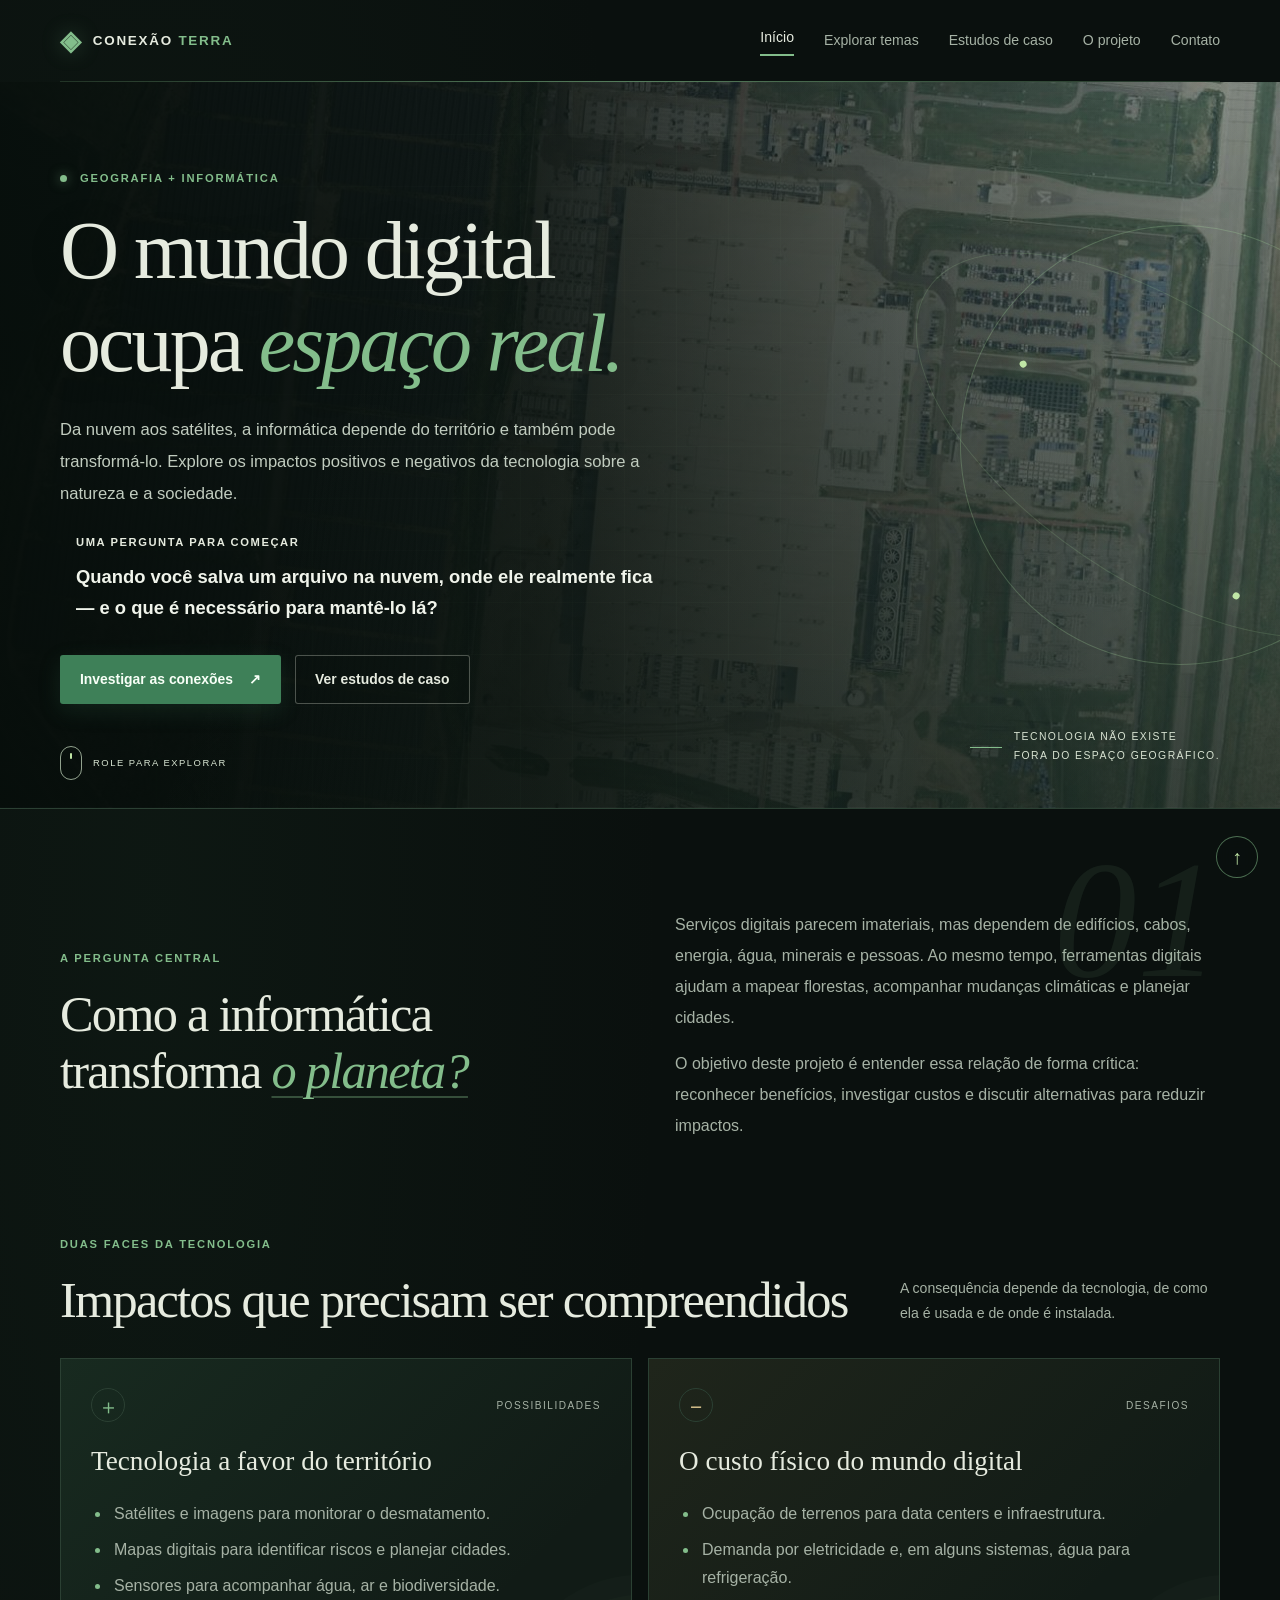
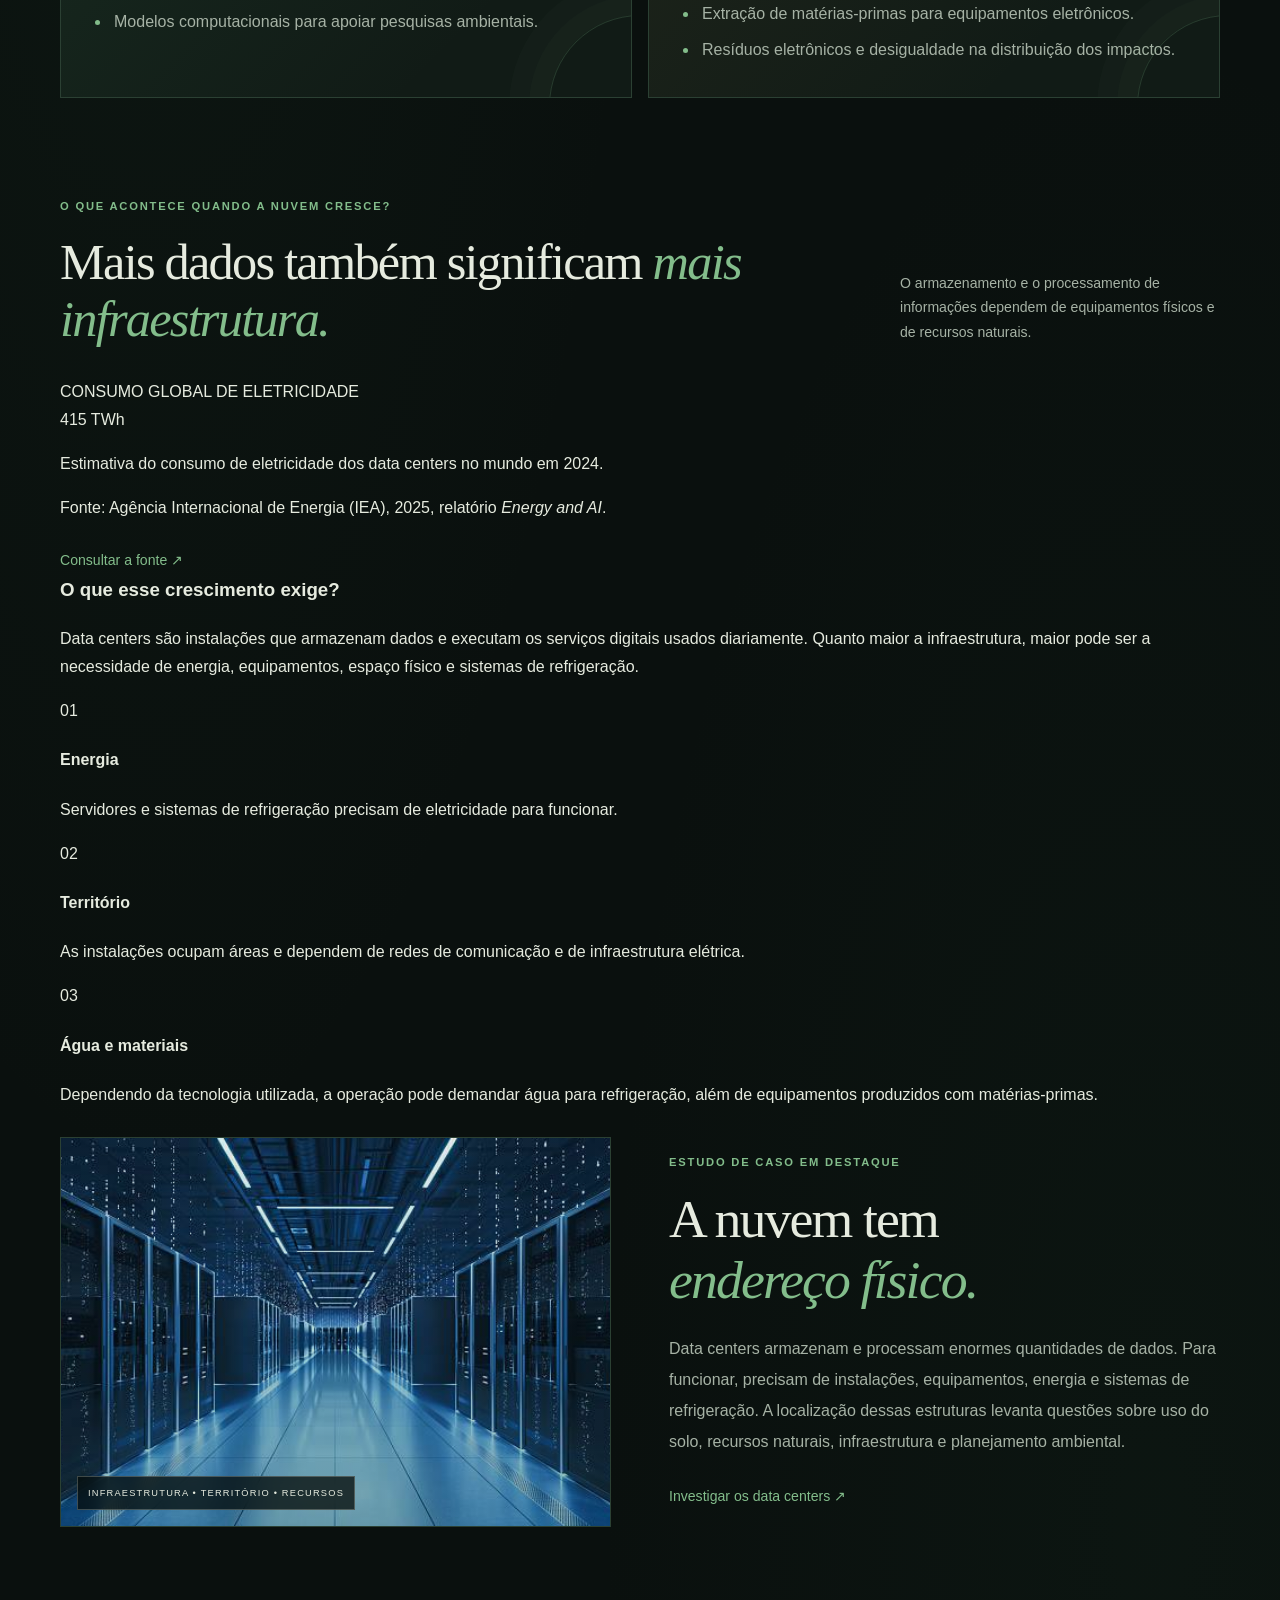
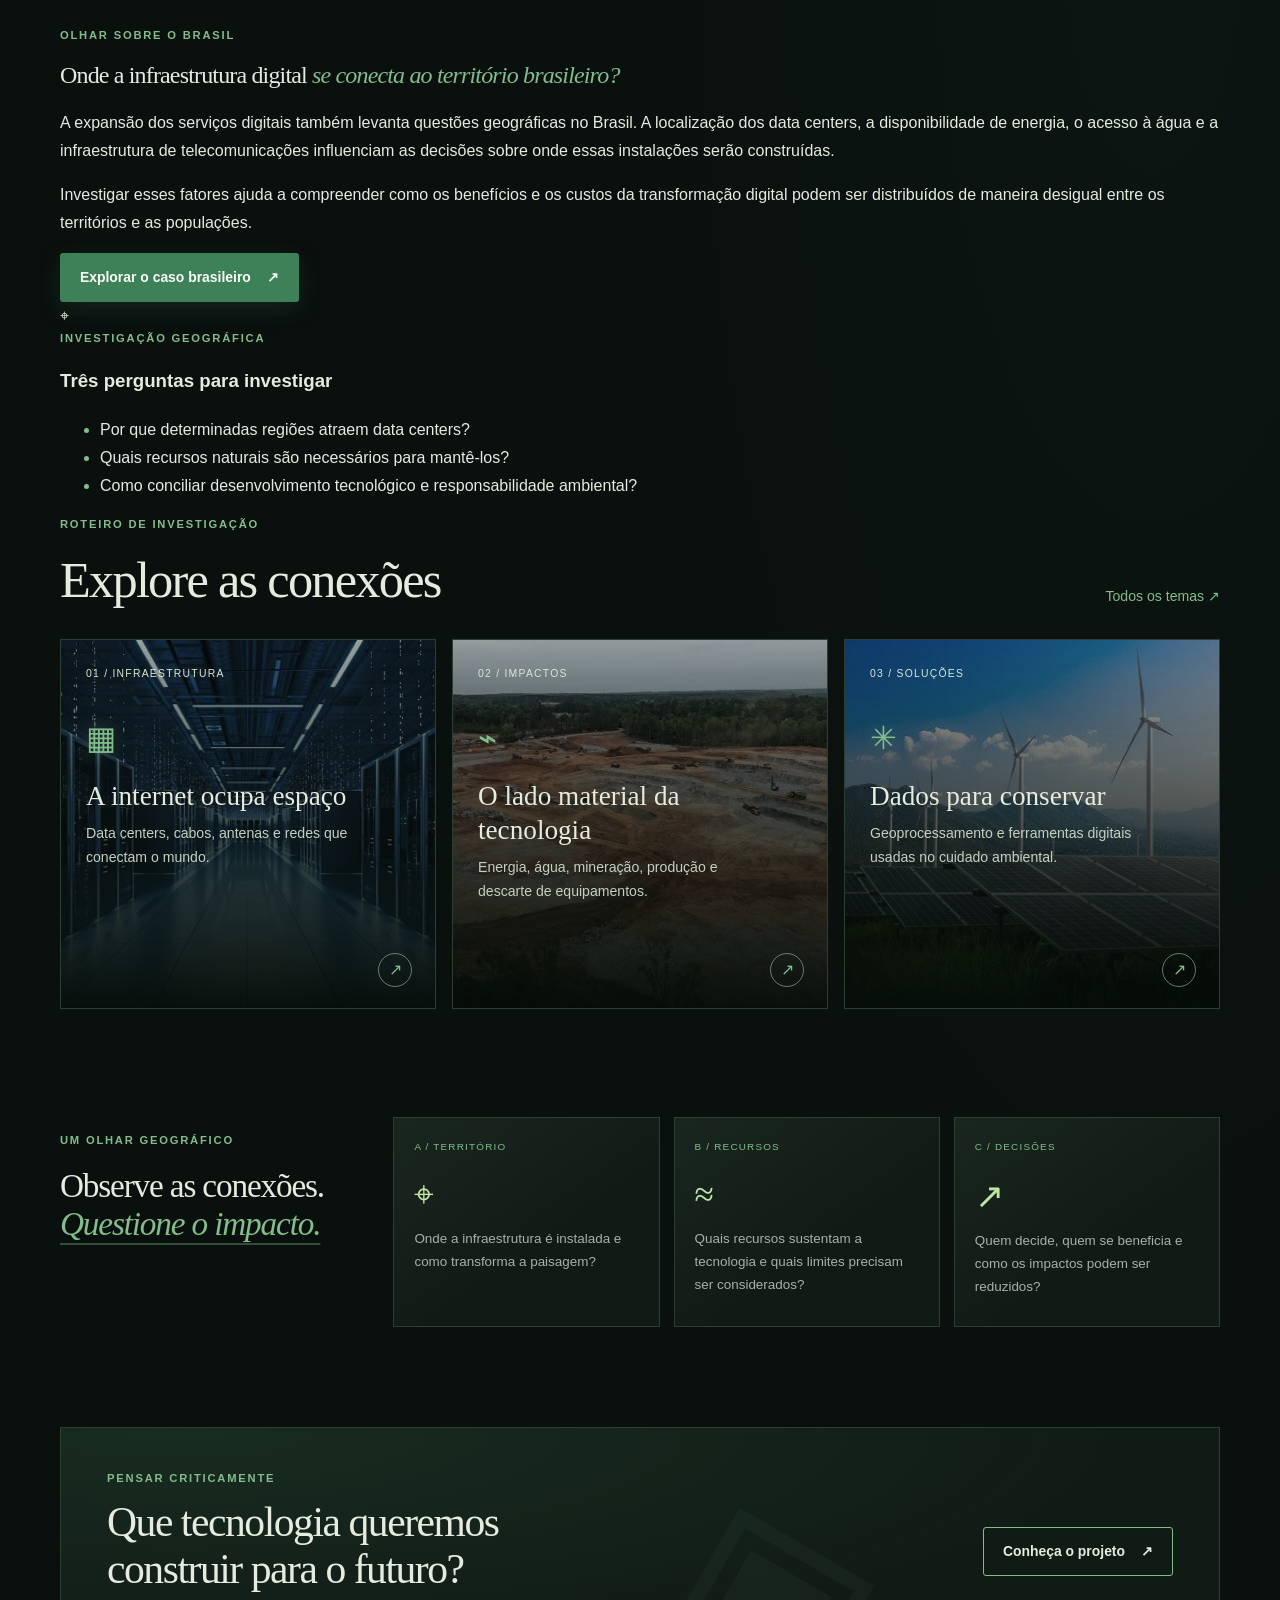
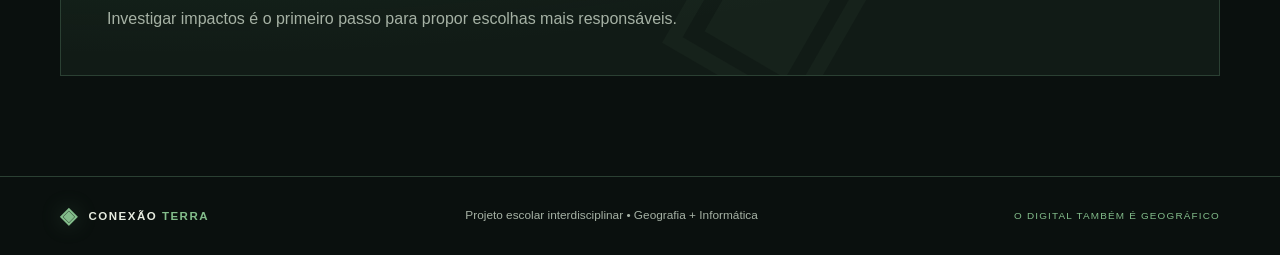
==== index.html @ 14adc39a "conexao-terra 1.0" ====
<!doctype html>
<html lang="pt-BR">
<head>
  <meta charset="UTF-8">
  <meta name="viewport" content="width=device-width, initial-scale=1.0">
  <meta name="description" content="Projeto interdisciplinar sobre como a informática transforma o espaço geográfico e afeta a natureza e a sociedade.">

  <title>Conexão Terra | Geografia + Informática</title>

  <link rel="stylesheet" href="css/style.css">
  <script src="js/script.js" defer></script>
</head>

<body>
  <header class="site-header">
    <a class="logo" href="index.html">
      <span class="logo-mark">◈</span>
      <span>CONEXÃO <strong>TERRA</strong></span>
    </a>

    <button
      class="menu-toggle"
      aria-label="Abrir menu"
      aria-expanded="false"
      aria-controls="menu-principal"
      type="button"
    >
      ☰
    </button>

    <nav class="site-nav" id="menu-principal" aria-label="Navegação principal">
      <a class="active" href="index.html" aria-current="page">Início</a>
      <a href="conteudos.html">Explorar temas</a>
      <a href="trabalhos.html">Estudos de caso</a>
      <a href="sobre.html">O projeto</a>
      <a href="contato.html">Contato</a>
    </nav>
  </header>

  <main>
    <!-- APRESENTAÇÃO PRINCIPAL -->
    <section class="hero" id="topo">
      <div class="hero-content">
        <p class="eyebrow">
          <span></span>
          GEOGRAFIA + INFORMÁTICA
        </p>

        <h1>
          O mundo digital
          <br>
          ocupa <em>espaço real.</em>
        </h1>

        <p class="hero-description">
          Da nuvem aos satélites, a informática depende do território
          e também pode transformá-lo. Explore os impactos positivos
          e negativos da tecnologia sobre a natureza e a sociedade.
        </p>

        <!-- PERGUNTA DE DESTAQUE ADICIONADA -->
        <div class="hero-question">
          <span class="hero-question-label">UMA PERGUNTA PARA COMEÇAR</span>
          <p>
            Quando você salva um arquivo na nuvem, onde ele realmente fica
            — e o que é necessário para mantê-lo lá?
          </p>
        </div>

        <div class="hero-actions">
          <a class="button button-primary" href="conteudos.html">
            Investigar as conexões <span>↗</span>
          </a>

          <a class="button button-quiet" href="trabalhos.html">
            Ver estudos de caso
          </a>
        </div>
      </div>

      <div class="hero-orbit orbit-one" aria-hidden="true"></div>
      <div class="hero-orbit orbit-two" aria-hidden="true"></div>

      <div class="hero-caption">
        <span class="caption-rule"></span>
        <span>
          TECNOLOGIA NÃO EXISTE
          <br>
          FORA DO ESPAÇO GEOGRÁFICO.
        </span>
      </div>

      <a
        class="scroll-cue"
        href="#pergunta"
        aria-label="Descer para explorar"
      >
        <span></span>
        ROLE PARA EXPLORAR
      </a>
    </section>

    <!-- PERGUNTA CENTRAL -->
    <section class="intro section-wrap" id="pergunta">
      <div>
        <p class="eyebrow">A PERGUNTA CENTRAL</p>

        <h2>
          Como a informática
          <br>
          transforma <em>o planeta?</em>
        </h2>
      </div>

      <div class="intro-copy">
        <p>
          Serviços digitais parecem imateriais, mas dependem de
          edifícios, cabos, energia, água, minerais e pessoas.
          Ao mesmo tempo, ferramentas digitais ajudam a mapear
          florestas, acompanhar mudanças climáticas e planejar cidades.
        </p>

        <p>
          O objetivo deste projeto é entender essa relação de forma
          crítica: reconhecer benefícios, investigar custos e discutir
          alternativas para reduzir impactos.
        </p>
      </div>
    </section>

    <!-- IMPACTOS POSITIVOS E NEGATIVOS -->
    <section class="section-wrap">
      <div class="section-heading">
        <div>
          <p class="eyebrow">DUAS FACES DA TECNOLOGIA</p>
          <h2>Impactos que precisam ser compreendidos</h2>
        </div>

        <p class="heading-note">
          A consequência depende da tecnologia, de como ela é usada
          e de onde é instalada.
        </p>
      </div>

      <div class="contrast-grid">
        <article class="contrast-card positive">
          <div class="contrast-top">
            <span class="contrast-symbol">＋</span>
            <span class="tag">POSSIBILIDADES</span>
          </div>

          <h3>Tecnologia a favor do território</h3>

          <ul>
            <li>Satélites e imagens para monitorar o desmatamento.</li>
            <li>Mapas digitais para identificar riscos e planejar cidades.</li>
            <li>Sensores para acompanhar água, ar e biodiversidade.</li>
            <li>Modelos computacionais para apoiar pesquisas ambientais.</li>
          </ul>
        </article>

        <article class="contrast-card negative">
          <div class="contrast-top">
            <span class="contrast-symbol">−</span>
            <span class="tag">DESAFIOS</span>
          </div>

          <h3>O custo físico do mundo digital</h3>

          <ul>
            <li>Ocupação de terrenos para data centers e infraestrutura.</li>
            <li>Demanda por eletricidade e, em alguns sistemas, água para refrigeração.</li>
            <li>Extração de matérias-primas para equipamentos eletrônicos.</li>
            <li>Resíduos eletrônicos e desigualdade na distribuição dos impactos.</li>
          </ul>
        </article>
      </div>
    </section>

    <!-- O CRESCIMENTO DA NUVEM -->
    <section class="cloud-section section-wrap" id="crescimento-nuvem">
      <div class="section-heading">
        <div>
          <p class="eyebrow">O QUE ACONTECE QUANDO A NUVEM CRESCE?</p>
          <h2>Mais dados também significam <em>mais infraestrutura.</em></h2>
        </div>

        <p class="heading-note">
          O armazenamento e o processamento de informações dependem
          de equipamentos físicos e de recursos naturais.
        </p>
      </div>

      <div class="cloud-grid">
        <article class="cloud-data">
          <span class="cloud-data-label">CONSUMO GLOBAL DE ELETRICIDADE</span>

          <p class="cloud-number">415 <span>TWh</span></p>

          <p class="cloud-data-description">
            Estimativa do consumo de eletricidade dos data centers
            no mundo em 2024.
          </p>

          <p class="cloud-source">
            Fonte: Agência Internacional de Energia (IEA), 2025,
            relatório <em>Energy and AI</em>.
          </p>

          <a
            class="text-link"
            href="https://www.iea.org/reports/energy-and-ai/energy-demand-from-ai"
            target="_blank"
            rel="noopener noreferrer"
          >
            Consultar a fonte ↗
          </a>
        </article>

        <div class="cloud-explanation">
          <h3>O que esse crescimento exige?</h3>

          <p>
            Data centers são instalações que armazenam dados e executam
            os serviços digitais usados diariamente. Quanto maior a
            infraestrutura, maior pode ser a necessidade de energia,
            equipamentos, espaço físico e sistemas de refrigeração.
          </p>

          <div class="cloud-impact-list">
            <div class="cloud-impact-item">
              <span class="cloud-impact-symbol">01</span>
              <div>
                <h4>Energia</h4>
                <p>
                  Servidores e sistemas de refrigeração precisam
                  de eletricidade para funcionar.
                </p>
              </div>
            </div>

            <div class="cloud-impact-item">
              <span class="cloud-impact-symbol">02</span>
              <div>
                <h4>Território</h4>
                <p>
                  As instalações ocupam áreas e dependem de redes
                  de comunicação e de infraestrutura elétrica.
                </p>
              </div>
            </div>

            <div class="cloud-impact-item">
              <span class="cloud-impact-symbol">03</span>
              <div>
                <h4>Água e materiais</h4>
                <p>
                  Dependendo da tecnologia utilizada, a operação pode
                  demandar água para refrigeração, além de equipamentos
                  produzidos com matérias-primas.
                </p>
              </div>
            </div>
          </div>
        </div>
      </div>
    </section>

    <!-- ESTUDO DE CASO EM DESTAQUE -->
    <section class="featured section-wrap">
      <div
        class="featured-image"
        role="img"
        aria-label="Imagem ilustrativa de um data center"
      ></div>

      <div class="featured-copy">
        <p class="eyebrow">ESTUDO DE CASO EM DESTAQUE</p>

        <h2>
          A nuvem tem
          <br>
          <em>endereço físico.</em>
        </h2>

        <p>
          Data centers armazenam e processam enormes quantidades
          de dados. Para funcionar, precisam de instalações,
          equipamentos, energia e sistemas de refrigeração.
          A localização dessas estruturas levanta questões sobre
          uso do solo, recursos naturais, infraestrutura e
          planejamento ambiental.
        </p>

        <a class="text-link" href="trabalhos.html#data-centers">
          Investigar os data centers ↗
        </a>
      </div>
    </section>

    <!-- ESTUDO DE CASO BRASILEIRO -->
    <section class="brazil-section section-wrap" id="caso-brasileiro">
      <div class="brazil-content">
        <p class="eyebrow">OLHAR SOBRE O BRASIL</p>

        <h2>
          Onde a infraestrutura digital
          <em>se conecta ao território brasileiro?</em>
        </h2>

        <p>
          A expansão dos serviços digitais também levanta questões
          geográficas no Brasil. A localização dos data centers,
          a disponibilidade de energia, o acesso à água e a
          infraestrutura de telecomunicações influenciam as decisões
          sobre onde essas instalações serão construídas.
        </p>

        <p>
          Investigar esses fatores ajuda a compreender como os
          benefícios e os custos da transformação digital podem
          ser distribuídos de maneira desigual entre os territórios
          e as populações.
        </p>

        <a class="button button-primary" href="trabalhos.html#data-centers">
          Explorar o caso brasileiro <span>↗</span>
        </a>
      </div>

      <div class="brazil-card">
        <span class="brazil-card-symbol" aria-hidden="true">⌖</span>

        <p class="eyebrow">INVESTIGAÇÃO GEOGRÁFICA</p>

        <h3>Três perguntas para investigar</h3>

        <ul>
          <li>Por que determinadas regiões atraem data centers?</li>
          <li>Quais recursos naturais são necessários para mantê-los?</li>
          <li>Como conciliar desenvolvimento tecnológico e responsabilidade ambiental?</li>
        </ul>
      </div>
    </section>

    <!-- TEMAS DO PROJETO -->
    <section class="topics section-wrap">
      <div class="section-heading">
        <div>
          <p class="eyebrow">ROTEIRO DE INVESTIGAÇÃO</p>
          <h2>Explore as conexões</h2>
        </div>

        <a class="text-link" href="conteudos.html">
          Todos os temas ↗
        </a>
      </div>

      <div class="topic-grid">
        <a
          class="topic-card topic-card-image"
          href="conteudos.html#infraestrutura"
        >
          <img
            src="imagens/data-center.jpeg"
            alt="Fileiras de servidores em um data center"
            loading="lazy"
          >

          <span class="topic-shade"></span>
          <span class="topic-number">01 / INFRAESTRUTURA</span>
          <span class="topic-icon" aria-hidden="true">▦</span>

          <h3>A internet ocupa espaço</h3>

          <p>
            Data centers, cabos, antenas e redes que conectam o mundo.
          </p>

          <span class="card-arrow" aria-hidden="true">↗</span>
        </a>

        <a
          class="topic-card topic-card-image"
          href="conteudos.html#impactos"
        >
          <img
            src="imagens/terreno-impacto.jpeg"
            alt="Terreno e transformações no uso do solo"
            loading="lazy"
          >

          <span class="topic-shade"></span>
          <span class="topic-number">02 / IMPACTOS</span>
          <span class="topic-icon" aria-hidden="true">⌁</span>

          <h3>O lado material da tecnologia</h3>

          <p>
            Energia, água, mineração, produção e descarte de equipamentos.
          </p>

          <span class="card-arrow" aria-hidden="true">↗</span>
        </a>

        <a
          class="topic-card topic-card-image"
          href="conteudos.html#solucoes"
        >
          <img
            src="imagens/energia-renovavel.jpeg"
            alt="Infraestrutura de energia renovável"
            loading="lazy"
          >

          <span class="topic-shade"></span>
          <span class="topic-number">03 / SOLUÇÕES</span>
          <span class="topic-icon" aria-hidden="true">✳</span>

          <h3>Dados para conservar</h3>

          <p>
            Geoprocessamento e ferramentas digitais usadas no cuidado ambiental.
          </p>

          <span class="card-arrow" aria-hidden="true">↗</span>
        </a>
      </div>
    </section>

    <!-- EIXOS DE INVESTIGAÇÃO -->
    <section class="field-notes section-wrap" aria-label="Eixos de investigação">
      <div class="field-note-heading">
        <p class="eyebrow">UM OLHAR GEOGRÁFICO</p>

        <h2>
          Observe as conexões.
          <br>
          <em>Questione o impacto.</em>
        </h2>
      </div>

      <div class="field-note">
        <span class="field-note-index">A / TERRITÓRIO</span>
        <span class="field-note-symbol" aria-hidden="true">⌖</span>

        <p>
          Onde a infraestrutura é instalada e como transforma a paisagem?
        </p>
      </div>

      <div class="field-note">
        <span class="field-note-index">B / RECURSOS</span>
        <span class="field-note-symbol" aria-hidden="true">≈</span>

        <p>
          Quais recursos sustentam a tecnologia e quais limites precisam
          ser considerados?
        </p>
      </div>

      <div class="field-note">
        <span class="field-note-index">C / DECISÕES</span>
        <span class="field-note-symbol" aria-hidden="true">↗</span>

        <p>
          Quem decide, quem se beneficia e como os impactos podem ser reduzidos?
        </p>
      </div>
    </section>

    <!-- CHAMADA FINAL -->
    <section class="callout section-wrap">
      <div>
        <p class="eyebrow">PENSAR CRITICAMENTE</p>

        <h2>
          Que tecnologia queremos
          <br>
          construir para o futuro?
        </h2>

        <p>
          Investigar impactos é o primeiro passo para propor
          escolhas mais responsáveis.
        </p>
      </div>

      <a class="button button-outline" href="sobre.html">
        Conheça o projeto <span>↗</span>
      </a>
    </section>
  </main>

  <a class="back-to-top" href="#topo" aria-label="Voltar ao início">
    ↑
  </a>

  <!-- RODAPÉ -->
  <footer class="site-footer">
    <a class="logo footer-logo" href="index.html">
      <span class="logo-mark">◈</span>
      <span>CONEXÃO <strong>TERRA</strong></span>
    </a>

    <p>Projeto escolar interdisciplinar • Geografia + Informática</p>

    <span class="footer-end">O DIGITAL TAMBÉM É GEOGRÁFICO</span>
  </footer>
</body>
</html>
---- css/style.css ----
@charset "UTF-8";

:root {
  --bg: #0a100e;
  --surface: #111b16;
  --surface-2: #18261e;
  --text: #e6ebdf;
  --muted: #a6b2a5;
  --primary: #83bd8b;
  --primary-strong: #3e8058;
  --line: #2b4033;
  --width: 1160px;
  --sans: Inter, "Segoe UI", Arial, sans-serif;
  --serif: Georgia, "Times New Roman", serif;
}
* { box-sizing: border-box; }
html { scroll-behavior: smooth; scroll-padding-top: 90px; }
body { margin: 0; color: var(--text); background: var(--bg); font-family: var(--sans); line-height: 1.75; }
a { color: inherit; text-decoration: none; }
button { font: inherit; }
::selection { background: var(--primary-strong); color: #fff; }
.site-header { width: min(var(--width), calc(100% - 64px)); min-height: 82px; margin: 0 auto; display: flex; align-items: center; justify-content: space-between; gap: 28px; border-bottom: 1px solid rgba(131,189,139,.19); }
.logo { display: inline-flex; align-items: center; gap: 10px; font-size: .84rem; letter-spacing: .13em; font-weight: 600; white-space: nowrap; }
.logo strong { color: var(--primary); }
.logo-mark { color: var(--primary); font-size: 1.7rem; line-height: 1; }
.site-nav { display: flex; align-items: center; gap: 30px; }
.site-nav a { color: var(--muted); font-size: .88rem; transition: color .2s ease; }
.site-nav a:hover, .site-nav a.active { color: var(--text); }
.site-nav a.active::after { content: ""; display: block; height: 2px; background: var(--primary); margin-top: 5px; }
.menu-toggle { display: none; border: 1px solid var(--line); background: var(--surface); color: var(--text); border-radius: 8px; padding: 7px 11px; cursor: pointer; }
.hero { min-height: 590px; position: relative; display: flex; align-items: center; overflow: hidden; background: linear-gradient(90deg,rgba(6,13,10,.97) 0%,rgba(6,13,10,.88) 42%,rgba(6,13,10,.3) 100%),linear-gradient(0deg,rgba(6,13,10,.6),transparent),url("../imagens/data-center-aereo.jpeg") center/cover,#14241a; border-bottom: 1px solid var(--line); }
.hero-content { width: min(var(--width),calc(100% - 64px)); margin: 0 auto; padding: 88px 0 104px; position: relative; z-index: 1; }
.eyebrow { color: var(--primary); font-size: .7rem; font-weight: 750; letter-spacing: .16em; line-height: 1.55; margin: 0 0 18px; }
.eyebrow span { display: inline-block; width: 7px; height: 7px; margin-right: 8px; border-radius: 50%; background: var(--primary); box-shadow: 0 0 12px rgba(131,189,139,.6); }
h1,h2,h3,p { margin-top: 0; }
h1,h2 { font-family: var(--serif); font-weight: 400; letter-spacing: -.035em; line-height: 1.13; }
h1 { max-width: 830px; margin-bottom: 24px; font-size: clamp(3rem,6.4vw,5.55rem); }
h1 em,h2 em { color: var(--primary); font-weight: 400; }
.hero-description { max-width: 625px; color: #c1ccbf; font-size: 1.04rem; line-height: 1.9; }
.hero-actions { display: flex; align-items: center; flex-wrap: wrap; gap: 14px; margin-top: 32px; }
.button { display: inline-flex; align-items: center; justify-content: center; gap: 16px; min-height: 48px; padding: 11px 19px; border: 1px solid transparent; border-radius: 3px; font-size: .87rem; font-weight: 650; transition: transform .2s ease,background .2s ease,border-color .2s ease; }
.button:hover { transform: translateY(-2px); }
.button-primary { color: #f8fff7; background: var(--primary-strong); }
.button-primary:hover { background: #4d9568; }
.button-quiet { color: var(--text); border-color: rgba(230,235,223,.3); background: rgba(10,16,14,.25); }
.button-outline { color: var(--text); border-color: var(--primary); }
.button-outline:hover { background: rgba(131,189,139,.1); }
.hero-caption { position: absolute; right: max(32px,calc((100vw - var(--width))/2)); bottom: 42px; display: flex; align-items: center; gap: 12px; color: #d8e3d2; font-size: .65rem; letter-spacing: .14em; line-height: 1.8; }
.caption-rule { width: 32px; height: 1px; background: var(--primary); }
.section-wrap { width: min(var(--width),calc(100% - 64px)); margin-left: auto; margin-right: auto; }
.intro { display: grid; grid-template-columns: 1fr 1fr; gap: 70px; align-items: center; padding-top: 100px; padding-bottom: 95px; }
.intro h2,.section-heading h2,.callout h2 { margin-bottom: 0; font-size: clamp(2.1rem,4vw,3.15rem); }
.intro-copy p { color: var(--muted); margin-bottom: 14px; line-height: 1.95; }
.intro-copy p:last-child { margin-bottom: 0; }
.section-heading { display: flex; align-items: end; justify-content: space-between; gap: 25px; margin-bottom: 30px; }
.heading-note { max-width: 320px; margin-bottom: 3px; color: var(--muted); font-size: .88rem; }
.contrast-grid { display: grid; grid-template-columns: 1fr 1fr; gap: 16px; margin-bottom: 100px; }
.contrast-card { padding: 29px 30px; border: 1px solid var(--line); background: var(--surface); }
.contrast-card.positive { background: linear-gradient(135deg,rgba(62,128,88,.15),transparent 75%),var(--surface); }
.contrast-card.negative { background: linear-gradient(135deg,rgba(156,126,70,.1),transparent 75%),var(--surface); }
.contrast-top { display: flex; justify-content: space-between; align-items: center; margin-bottom: 22px; }
.contrast-symbol { display: grid; place-items: center; width: 34px; height: 34px; color: var(--primary); border: 1px solid var(--line); border-radius: 50%; font-size: 1.3rem; }
.tag { color: var(--muted); font-size: .63rem; letter-spacing: .15em; }
.contrast-card h3 { font: 400 1.7rem/1.25 var(--serif); margin-bottom: 18px; }
.contrast-card ul,.case-study ul { margin: 0; padding-left: 20px; color: var(--muted); }
.contrast-card li,.case-study li { padding: 4px 0 4px 3px; }
li::marker { color: var(--primary); }
.featured { display: grid; grid-template-columns: 1fr 1fr; gap: 58px; align-items: center; padding-top: 12px; padding-bottom: 100px; }
.featured-image { min-height: 390px; border: 1px solid var(--line); background: linear-gradient(0deg,rgba(7,14,10,.25),rgba(7,14,10,.05)),url("../imagens/data-center.jpeg") center/cover,#17271d; }
.featured-copy h2 { margin-bottom: 22px; font-size: clamp(2.4rem,4.2vw,3.5rem); }
.featured-copy p:not(.eyebrow) { color: var(--muted); line-height: 1.95; }
.text-link { display: inline-block; margin-top: 10px; color: var(--primary); font-size: .88rem; }
.text-link:hover { color: var(--text); }
.topics { padding-bottom: 100px; }
.topic-grid { display: grid; grid-template-columns: repeat(3,1fr); gap: 16px; }
.topic-card { position: relative; display: flex; min-height: 280px; flex-direction: column; padding: 25px; background: linear-gradient(145deg,rgba(24,38,30,.96),rgba(15,24,19,.96)); border: 1px solid var(--line); transition: border-color .2s ease,transform .2s ease; }
.topic-card:hover { transform: translateY(-4px); border-color: var(--primary); }
.topic-number { color: var(--muted); font-size: .65rem; letter-spacing: .12em; }
.topic-icon { margin: 27px 0 13px; color: var(--primary); font-size: 2rem; }
.topic-card h3 { margin-bottom: 8px; font: 400 1.48rem/1.25 var(--serif); }
.topic-card p { max-width: 290px; margin-bottom: 16px; color: var(--muted); font-size: .88rem; }
.card-arrow { position: absolute; right: 23px; bottom: 21px; color: var(--primary); }
.callout { display: flex; align-items: center; justify-content: space-between; gap: 30px; margin-bottom: 100px; padding: 42px 46px; border: 1px solid var(--line); background: radial-gradient(ellipse at 10% 0%,rgba(62,128,88,.17),transparent 65%),var(--surface); }
.callout h2 { font-size: clamp(1.8rem,3.3vw,2.6rem); }
.callout p:not(.eyebrow) { margin: 12px 0 0; color: var(--muted); }
.callout .eyebrow { margin-bottom: 12px; }
.site-footer { display: flex; align-items: center; justify-content: space-between; flex-wrap: wrap; gap: 18px 30px; padding: 28px max(32px,calc((100vw - var(--width))/2)); border-top: 1px solid var(--line); color: var(--muted); font-size: .74rem; }
.site-footer p { margin: 0; }
.footer-logo { color: var(--text); font-size: .72rem; }
.footer-logo .logo-mark { font-size: 1.35rem; }
.footer-end { color: var(--primary); font-size: .62rem; letter-spacing: .12em; }
.page-hero { padding: 95px max(32px,calc((100vw - var(--width))/2)) 78px; background: radial-gradient(ellipse at 80% 20%,rgba(62,128,88,.16),transparent 50%); border-bottom: 1px solid var(--line); }
.page-hero h1 { font-size: clamp(2.8rem,5.5vw,4.8rem); }
.page-hero>p:last-child { max-width: 700px; margin-bottom: 0; color: var(--muted); font-size: 1.02rem; }
.content-section { width: min(var(--width),calc(100% - 64px)); margin: 0 auto; padding-top: 70px; padding-bottom: 70px; }
.content-section.narrow { max-width: 850px; }
.content-section h2 { margin-bottom: 20px; font-size: clamp(2rem,3.5vw,2.8rem); }
.content-section p:not(.eyebrow):not(.small-note) { color: var(--muted); line-height: 1.95; }
.info-list { margin-top: 28px; border-top: 1px solid var(--line); }
.info-list div { display: flex; justify-content: space-between; gap: 20px; padding: 16px 0; border-bottom: 1px solid var(--line); }
.info-list span { color: var(--muted); }
.info-list strong { text-align: right; font-weight: 550; }
.small-note { color: var(--muted); font-size: .82rem; }
.method-grid { display: grid; grid-template-columns: repeat(3,1fr); gap: 14px; margin-top: 28px; }
.method-grid article,.future-grid article { padding: 22px; border: 1px solid var(--line); background: var(--surface); }
.method-grid article>span,.future-number { color: var(--primary); font-size: .72rem; letter-spacing: .1em; }
.method-grid h3,.future-grid h3 { margin: 13px 0 8px; font: 400 1.4rem var(--serif); }
.method-grid p,.future-grid p { margin-bottom: 0; color: var(--muted); font-size: .88rem; }
.topic-detail { display: grid; grid-template-columns: 90px 1fr; gap: 28px; border-bottom: 1px solid var(--line); }
.detail-number { color: var(--primary); font: 400 3.4rem var(--serif); }
.topic-detail h2 { max-width: 760px; }
.topic-detail ul { padding-left: 20px; color: var(--muted); }
.question-box { margin-top: 24px; padding: 20px 23px; border-left: 2px solid var(--primary-strong); background: var(--surface); }
.question-box>strong { color: var(--text); font-size: .9rem; }
.question-box ul { margin-bottom: 0; }
.case-study { max-width: 1000px; }
.case-label { display: flex; justify-content: space-between; padding-bottom: 12px; margin-bottom: 32px; border-bottom: 1px solid var(--line); color: var(--primary); font-size: .67rem; letter-spacing: .15em; }
.case-study h2 { font-size: clamp(2.1rem,4vw,3.1rem); }
.case-columns { display: grid; grid-template-columns: 1fr 1fr; gap: 18px; margin: 30px 0; }
.case-columns>div { padding: 23px; border: 1px solid var(--line); background: var(--surface); }
.case-columns h3 { font: 400 1.35rem var(--serif); }
.notice { padding: 19px 22px; border: 1px solid #5b5235; background: rgba(125,101,47,.1); color: #c7c5b5; font-size: .9rem; }
.notice strong { color: var(--text); }
.future-grid { display: grid; grid-template-columns: repeat(3,1fr); gap: 15px; margin-top: 25px; }
.status { display: inline-block; margin-top: 18px; color: var(--primary); font-size: .68rem; letter-spacing: .06em; }
@media(max-width:760px) {
  .site-header { width: calc(100% - 36px); min-height: 72px; flex-wrap: wrap; gap: 0; }
  .logo { font-size: .7rem; }
  .menu-toggle { display: block; }
  .site-nav { display: none; width: 100%; flex-direction: column; align-items: stretch; gap: 0; padding: 6px 0 16px; }
  .site-nav.open { display: flex; }
  .site-nav a { padding: 10px 0; }
  .site-nav a.active::after { display: none; }
  .hero { min-height: 610px; background-position: center,center,60% center; }
  .hero-content,.section-wrap { width: calc(100% - 36px); }
  .hero-content { padding: 70px 0 120px; }
  h1 { font-size: clamp(2.7rem,11.5vw,4.4rem); }
  .hero-description { font-size: .96rem; }
  .hero-caption { right: 18px; bottom: 23px; }
  .intro { grid-template-columns: 1fr; gap: 22px; padding-top: 70px; padding-bottom: 70px; }
  .section-heading { align-items: flex-start; flex-direction: column; }
  .contrast-grid,.featured,.case-columns { grid-template-columns: 1fr; }
  .contrast-grid { margin-bottom: 70px; }
  .featured { gap: 28px; padding-bottom: 70px; }
  .featured-image { min-height: 280px; }
  .topic-grid,.method-grid,.future-grid { grid-template-columns: 1fr; }
  .topic-card { min-height: 235px; }
  .callout { align-items: flex-start; flex-direction: column; margin-bottom: 70px; padding: 28px 23px; }
  .site-footer { align-items: flex-start; flex-direction: column; padding: 25px 18px; }
  .page-hero { padding: 68px 18px 54px; }
  .content-section { width: calc(100% - 36px); padding-top: 48px; padding-bottom: 48px; }
  .topic-detail { grid-template-columns: 1fr; gap: 8px; }
  .detail-number { font-size: 2.25rem; }
  .info-list div { flex-direction: column; gap: 4px; }
  .info-list strong { text-align: left; }
}
@media(prefers-reduced-motion:reduce) {
  html { scroll-behavior: auto; }
  *,*::before,*::after { transition-duration: .01ms !important; animation-duration: .01ms !important; }
}


/* IMAGENS REAIS DO PROJETO */
.featured-image {
  background-image: linear-gradient(0deg,rgba(7,14,10,.25),rgba(7,14,10,.05)),url("../imagens/data-center.jpeg");
  background-position: center;
  background-size: cover;
}
.topic-image {
  margin: 28px 0;
  overflow: hidden;
  border: 1px solid var(--line);
  background: var(--surface);
}
.topic-image img {
  display: block;
  width: 100%;
  max-height: 340px;
  object-fit: cover;
}
.topic-image figcaption {
  padding: 9px 12px;
  color: var(--muted);
  font-size: .76rem;
  line-height: 1.5;
}
.case-image {
  display: block;
  width: 100%;
  max-height: 420px;
  object-fit: cover;
  margin: 28px 0;
  border: 1px solid var(--line);
}
.about-image {
  display: block;
  width: 100%;
  max-height: 360px;
  object-fit: cover;
  margin: 25px 0;
  border: 1px solid var(--line);
}
@media (max-width: 700px) {
  .topic-image img { max-height: 250px; }
  .case-image, .about-image { max-height: 270px; }
}

.future-card-image {
  display: block;
  width: 100%;
  height: 150px;
  object-fit: cover;
  margin-bottom: 18px;
  border: 1px solid var(--line);
}


/* =========================================================
   CAMADA CRIATIVA — movimento, profundidade e microinterações
   ========================================================= */
:root { --lime: #c0e6a6; --glow: rgba(131,189,139,.28); }
body { background-image: radial-gradient(ellipse at 12% 18%, rgba(43,88,57,.10), transparent 32%), radial-gradient(ellipse at 90% 62%, rgba(32,75,49,.09), transparent 34%); }
.site-header { position: relative; z-index: 20; }
.site-header::before { content:""; position:absolute; left:0; right:0; bottom:-1px; height:1px; background:linear-gradient(90deg,transparent,var(--primary),transparent); opacity:.55; }
.logo-mark { text-shadow:0 0 22px var(--glow); transition:transform .35s ease; }
.logo:hover .logo-mark { transform:rotate(45deg) scale(1.08); }
.site-nav a { position:relative; }
.site-nav a:not(.active)::after { content:""; position:absolute; left:0; bottom:-7px; height:1px; width:0; background:var(--primary); transition:width .25s ease; }
.site-nav a:hover::after { width:100%; }
.hero { isolation:isolate; background-position:center; }
.hero::before { content:""; position:absolute; inset:0; z-index:0; pointer-events:none; background:linear-gradient(115deg,transparent 15%,rgba(131,189,139,.08) 48%,transparent 75%); background-size:220% 100%; animation:hero-sheen 12s ease-in-out infinite; }
.hero::after { content:""; position:absolute; inset:0; z-index:0; pointer-events:none; opacity:.14; background-image:linear-gradient(rgba(184,226,177,.16) 1px,transparent 1px),linear-gradient(90deg,rgba(184,226,177,.16) 1px,transparent 1px); background-size:52px 52px; mask-image:linear-gradient(90deg,transparent,#000 55%,transparent); }
.hero-content { z-index:2; }
.hero h1 { text-shadow:0 4px 34px rgba(0,0,0,.24); animation:hero-enter .8s both; }
.hero-description { animation:hero-enter .8s .12s both; }
.hero-actions { animation:hero-enter .8s .2s both; }
.hero-orbit { position:absolute; z-index:1; pointer-events:none; border:1px solid rgba(173,222,164,.25); border-radius:50%; width:440px; height:440px; right:-120px; top:50%; transform:translateY(-50%) rotate(-26deg); }
.orbit-one::before,.orbit-two::before { content:""; position:absolute; width:7px; height:7px; border-radius:50%; background:var(--lime); box-shadow:0 0 18px var(--primary); top:17%; left:25%; }
.orbit-two { width:560px; height:270px; right:-160px; transform:translateY(-50%) rotate(34deg); border-color:rgba(173,222,164,.16); }
.orbit-two::before { top:auto; left:auto; bottom:18%; right:23%; }
.scroll-cue { position:absolute; z-index:3; left:max(32px,calc((100vw - var(--width))/2)); bottom:28px; display:flex; align-items:center; gap:11px; color:#d6e3d0; font-size:.59rem; letter-spacing:.16em; }
.scroll-cue span { display:block; width:22px; height:34px; border:1px solid rgba(220,241,213,.65); border-radius:12px; position:relative; }
.scroll-cue span::after { content:""; position:absolute; top:6px; left:9px; width:2px; height:6px; border-radius:2px; background:var(--lime); animation:scroll-dot 1.7s ease-in-out infinite; }
.intro { position:relative; }
.intro::before { content:"01"; position:absolute; right:0; top:28px; color:rgba(131,189,139,.09); font:italic clamp(5rem,13vw,11rem)/1 Georgia,serif; pointer-events:none; }
.intro h2 em,.field-note-heading h2 em { text-decoration:underline; text-decoration-color:rgba(131,189,139,.35); text-decoration-thickness:2px; text-underline-offset:8px; }
.contrast-card { position:relative; overflow:hidden; transition:transform .3s ease,border-color .3s ease,box-shadow .3s ease; }
.contrast-card::after { content:""; position:absolute; width:180px; height:180px; right:-100px; bottom:-100px; border:1px solid rgba(131,189,139,.2); border-radius:50%; box-shadow:0 0 0 20px rgba(131,189,139,.025),0 0 0 40px rgba(131,189,139,.02); transition:transform .4s ease; }
.contrast-card:hover { transform:translateY(-5px); border-color:rgba(131,189,139,.65); box-shadow:0 16px 40px rgba(0,0,0,.14); }
.contrast-card:hover::after { transform:scale(1.18); }
.contrast-card.negative .contrast-symbol { color:#d7c28c; }
.featured-image { position:relative; overflow:hidden; transition:border-color .3s ease; }
.featured-image::after { content:"INFRAESTRUTURA • TERRITÓRIO • RECURSOS"; position:absolute; left:16px; bottom:16px; padding:8px 10px; border:1px solid rgba(230,235,223,.25); background:rgba(6,13,10,.76); color:#e6ebdf; font-size:.58rem; letter-spacing:.13em; backdrop-filter:blur(8px); }
.featured-image:hover { border-color:var(--primary); }
.featured-image { background-position:center; }
.topic-card-image { min-height:370px; isolation:isolate; overflow:hidden; background:#15231a; }
.topic-card-image > img { position:absolute; inset:0; z-index:-2; width:100%; height:100%; object-fit:cover; transition:transform .65s cubic-bezier(.2,.7,.2,1),filter .5s ease; filter:saturate(.72) brightness(.72); }
.topic-shade { position:absolute; inset:0; z-index:-1; background:linear-gradient(180deg,rgba(5,12,8,.1) 0%,rgba(5,12,8,.5) 42%,rgba(5,12,8,.97) 100%); }
.topic-card-image .topic-number { color:#d8e8d2; }
.topic-card-image .topic-icon { text-shadow:0 0 18px var(--glow); }
.topic-card-image h3 { max-width:290px; font-size:1.7rem; }
.topic-card-image p { color:#c3d0c0; }
.topic-card-image .card-arrow { display:grid; place-items:center; width:34px; height:34px; border:1px solid rgba(220,241,213,.45); border-radius:50%; transition:transform .25s ease,background .25s ease; }
.topic-card-image:hover > img { transform:scale(1.07); filter:saturate(.95) brightness(.82); }
.topic-card-image:hover .card-arrow { transform:rotate(45deg); background:rgba(131,189,139,.2); }
.field-notes { display:grid; grid-template-columns:1.2fr repeat(3,1fr); gap:14px; align-items:stretch; padding:8px 0 100px; }
.field-note-heading { padding:15px 18px 15px 0; }
.field-note-heading h2 { font-size:clamp(1.7rem,2.6vw,2.35rem); }
.field-note { position:relative; min-height:210px; padding:20px; display:flex; flex-direction:column; border:1px solid var(--line); background:linear-gradient(145deg,rgba(131,189,139,.07),transparent 60%),var(--surface); transition:transform .25s ease,border-color .25s ease; }
.field-note:hover { transform:translateY(-4px); border-color:var(--primary); }
.field-note-index { color:var(--primary); font-size:.62rem; letter-spacing:.12em; }
.field-note-symbol { margin:20px 0 13px; color:var(--lime); font:2.2rem Georgia,serif; }
.field-note p { margin:0; color:var(--muted); font-size:.84rem; line-height:1.7; }
.callout { position:relative; overflow:hidden; }
.callout::after { content:"◈"; position:absolute; right:30%; top:-90px; color:rgba(131,189,139,.045); font-size:18rem; pointer-events:none; transform:rotate(-15deg); }
.callout > * { position:relative; z-index:1; }
.button-primary { box-shadow:0 7px 22px rgba(62,128,88,.18); }
.button-primary:hover { box-shadow:0 10px 28px rgba(62,128,88,.3); }
.back-to-top { position:fixed; z-index:15; right:22px; bottom:22px; display:grid; place-items:center; width:42px; height:42px; border:1px solid rgba(131,189,139,.55); border-radius:50%; color:var(--lime); background:rgba(10,16,14,.86); backdrop-filter:blur(8px); font-size:1.25rem; transition:transform .2s ease,background .2s ease; }
.back-to-top:hover { transform:translateY(-4px); background:#203b2b; }
.content-section,.topic-image,.case-image,.about-image { transition:border-color .25s ease; }
.topic-image img,.case-image,.about-image,.future-card-image { transition:transform .5s ease,filter .4s ease; }
.topic-image:hover img,.future-grid article:hover .future-card-image { filter:saturate(1.08); }
.method-grid article,.future-grid article { transition:transform .25s ease,border-color .25s ease; }
.method-grid article:hover,.future-grid article:hover { transform:translateY(-4px); border-color:var(--primary); }
.question-box { transition:background .25s ease; }
.question-box:hover { background:#17251c; }
.reveal-ready { opacity:0; transform:translateY(18px); transition:opacity .65s ease,transform .65s cubic-bezier(.2,.7,.2,1); }
.reveal-ready.is-visible { opacity:1; transform:translateY(0); }
.reading-progress { position:fixed; z-index:50; top:0; left:0; height:2px; width:0; background:var(--lime); box-shadow:0 0 12px var(--primary); }
:focus-visible { outline:2px solid var(--lime); outline-offset:4px; }
@keyframes hero-sheen { 0%,100% { background-position:100% 0; } 50% { background-position:0 0; } }
@keyframes hero-enter { from { opacity:0; transform:translateY(14px); } to { opacity:1; transform:translateY(0); } }
@keyframes scroll-dot { 0%,100% { transform:translateY(0); opacity:1; } 70% { transform:translateY(9px); opacity:.25; } }
@media(max-width:1000px) {
  .field-notes { grid-template-columns:repeat(3,1fr); }
  .field-note-heading { grid-column:1/-1; }
  .hero-orbit { right:-220px; }
}
@media(max-width:760px) {
  .hero { min-height:660px; }
  .hero-content { padding-bottom:130px; }
  .hero-orbit { width:330px; height:330px; right:-210px; top:40%; }
  .orbit-two { width:400px; height:210px; right:-240px; }
  .scroll-cue { left:18px; bottom:24px; }
  .hero-caption { bottom:27px; max-width:190px; font-size:.55rem; }
  .intro::before { top:8px; }
  .topic-card-image { min-height:310px; }
  .field-notes { grid-template-columns:1fr; padding-bottom:70px; }
  .field-note { min-height:165px; }
  .field-note-symbol { margin:13px 0 8px; }
  .back-to-top { right:14px; bottom:14px; width:38px; height:38px; }
}
@media(prefers-reduced-motion:reduce) {
  .hero::before,.hero h1,.hero-description,.hero-actions,.scroll-cue span::after { animation:none !important; }
  .reveal-ready { opacity:1; transform:none; transition:none; }
  .topic-card-image > img { transition:none; }
}

/* Referências de pesquisa */
.source-grid article { min-width: 0; }
.source-grid article p { line-height: 1.7; }
.source-citation { margin-top: 1rem; padding-top: .9rem; border-top: 1px solid var(--line); color: var(--muted); font-size: .88rem; overflow-wrap: anywhere; }
.source-citation a { color: var(--accent); text-decoration-thickness: 1px; text-underline-offset: 3px; }



/* =========================================
   PÁGINA DE CONTATO
   ========================================= */
.contact-hero > p:last-child {
  max-width: 690px;
}
.contact-layout {
  display: grid;
  grid-template-columns: minmax(0, .85fr) minmax(0, 1.15fr);
  align-items: start;
  gap: 28px;
  padding-top: 64px;
  padding-bottom: 76px;
}
.contact-notice {
  padding: 28px;
  position: sticky;
  top: 24px;
}
.contact-notice h2,
.contact-heading h2,
.contact-feedback h2 {
  font-size: clamp(1.8rem, 3vw, 2.5rem);
  line-height: 1.2;
  margin-bottom: 18px;
}
.contact-notice p:last-child { margin-bottom: 0; }
.contact-panel {
  min-width: 0;
  padding: clamp(22px, 4vw, 40px);
  border: 1px solid var(--line);
  background: linear-gradient(145deg, rgba(24,38,30,.72), rgba(17,27,22,.88));
}
.contact-heading { margin-bottom: 30px; }
.contact-heading > p:last-child { color: var(--muted); margin-bottom: 0; }
#contact-form {
  display: flex;
  flex-direction: column;
  align-items: stretch;
  gap: 22px;
  width: 100%;
  margin: 0;
}
#contact-form .form-group {
  display: flex;
  flex-direction: column;
  align-items: stretch;
  gap: 8px;
  width: 100%;
  min-width: 0;
}
#contact-form label {
  display: block;
  color: var(--text);
  font-size: .92rem;
  font-weight: 650;
}
#contact-form label span {
  color: var(--muted);
  font-size: .78rem;
  font-weight: 400;
}
#contact-form input,
#contact-form select,
#contact-form textarea {
  display: block;
  width: 100%;
  min-width: 0;
  max-width: 100%;
  padding: 14px 15px;
  border: 1px solid #405447;
  border-radius: 3px;
  background: #0c1410;
  color: var(--text);
  font: inherit;
  font-size: 1rem;
  line-height: 1.5;
}
#contact-form input,
#contact-form select { min-height: 52px; }
#contact-form textarea { min-height: 190px; resize: vertical; }
#contact-form input::placeholder,
#contact-form textarea::placeholder { color: #879589; }
#contact-form input:focus,
#contact-form select:focus,
#contact-form textarea:focus {
  outline: 2px solid var(--primary);
  outline-offset: 2px;
  border-color: var(--primary);
}
#contact-form small,
.form-disclaimer {
  color: var(--muted);
  font-size: .82rem;
  line-height: 1.7;
}
#contact-form .button { align-self: flex-start; }
.form-disclaimer { margin: -4px 0 0; }
.contact-feedback { margin-top: 26px; padding: 24px; }
.contact-feedback[hidden],
#contact-form[hidden] { display: none !important; }
.academic-section {
  padding: 76px 0 82px;
  border-top: 1px solid var(--line);
  background: linear-gradient(180deg, rgba(24,38,30,.32), transparent);
}
.academic-content { max-width: 850px; }
.academic-content h2 {
  max-width: 760px;
  margin-bottom: 26px;
  font-size: clamp(2.2rem, 4vw, 3.3rem);
}
.academic-content p:not(.eyebrow) {
  max-width: 790px;
  color: var(--muted);
  line-height: 1.95;
}
.academic-content strong { color: var(--text); }
.academic-disclaimer {
  margin-top: 28px;
  padding: 18px 20px;
  border-left: 2px solid var(--primary-strong);
  background: var(--surface);
  font-size: .9rem;
}
@media (max-width: 760px) {
  .contact-layout {
    grid-template-columns: minmax(0, 1fr);
    gap: 22px;
    padding-top: 38px;
    padding-bottom: 48px;
  }
  .contact-notice { position: static; padding: 22px; }
  .contact-panel { padding: 23px 18px; }
  #contact-form { gap: 18px; }
  #contact-form input,
  #contact-form select,
  #contact-form textarea { font-size: 16px; }
  #contact-form .button,
  #contact-reset { width: 100%; }
  .academic-section { padding: 54px 0; }
}

/* =========================================
   PAINEL AMBIENTAL — CONEXÃO TERRA
   Somente HTML e CSS
========================================= */

.painel-ambiental {
    --verde-painel: #78d6a0;
    --fundo-painel: #101d17;
    --borda-painel: rgba(120, 214, 160, 0.2);
    --texto-painel: #e5eee8;
    --texto-secundario-painel: #b2c3b7;

    margin: 45px 0;
    color: var(--texto-painel);
}

.painel-ambiental * {
    box-sizing: border-box;
}

.painel-introducao {
    margin-bottom: 28px;
}

.painel-etiqueta {
    display: inline-block;
    margin-bottom: 10px;
    color: var(--verde-painel);
    font-size: 0.78rem;
    font-weight: bold;
    letter-spacing: 2px;
}

.painel-introducao h2 {
    margin: 0 0 16px;
    color: var(--verde-painel);
    font-size: clamp(1.7rem, 4vw, 2.4rem);
    line-height: 1.25;
}

.painel-introducao p {
    color: var(--texto-secundario-painel);
    line-height: 1.8;
}

.painel-aviso {
    padding: 14px 16px;
    border-left: 3px solid var(--verde-painel);
    background: rgba(120, 214, 160, 0.06);
    border-radius: 0 8px 8px 0;
}

/* Indicadores */

.indicadores-ambientais {
    display: grid;
    grid-template-columns: repeat(3, minmax(0, 1fr));
    gap: 18px;
    margin: 28px 0;
}

.indicador-ambiental {
    min-width: 0;
    padding: 22px;
    background: var(--fundo-painel);
    border: 1px solid var(--borda-painel);
    border-radius: 12px;
}

.indicador-icone {
    display: block;
    margin-bottom: 10px;
    font-size: 1.7rem;
}

.indicador-ambiental h3 {
    margin: 0 0 12px;
    color: var(--texto-secundario-painel);
    font-size: 0.95rem;
    line-height: 1.5;
}

.indicador-ambiental strong {
    display: block;
    color: var(--verde-painel);
    font-size: clamp(1.2rem, 2.5vw, 1.7rem);
    line-height: 1.5;
    overflow-wrap: anywhere;
}

.indicador-ambiental p {
    margin: 7px 0 0;
    color: var(--texto-secundario-painel);
    font-size: 0.85rem;
    line-height: 1.6;
}

/* Cartões dos gráficos */

.grafico-ambiental {
    margin: 22px 0;
    padding: 24px;
    background: var(--fundo-painel);
    border: 1px solid var(--borda-painel);
    border-radius: 12px;
}

.grafico-ambiental h3 {
    margin: 0 0 8px;
    color: var(--verde-painel);
    font-size: 1.3rem;
}

.grafico-subtitulo {
    margin: 0 0 25px;
    color: var(--texto-secundario-painel);
    font-size: 0.9rem;
    line-height: 1.6;
}

/* Barras horizontais */

.barra-item {
    margin: 24px 0;
}

.barra-descricao {
    display: flex;
    justify-content: space-between;
    align-items: baseline;
    flex-wrap: wrap;
    gap: 8px;
    margin-bottom: 10px;
    font-size: 0.9rem;
    line-height: 1.5;
}

.barra-descricao span {
    color: var(--texto-painel);
}

.barra-descricao strong {
    color: var(--verde-painel);
    text-align: right;
}

.barra-fundo {
    width: 100%;
    height: 18px;
    overflow: hidden;
    background: #26362d;
    border-radius: 5px;
}

.barra {
    height: 100%;
    border-radius: 5px;
}

/* Comprimentos proporcionais ao maior valor de cada gráfico */

.barra-agua {
    background: #65bfa0;
}

.barra-agua-menor {
    width: 64.99%;
}

.barra-agua-medio {
    width: 76.49%;
}

.barra-agua-maior {
    width: 100%;
}

.barra-energia {
    background: #c4c96d;
}

.barra-energia-menor {
    width: 60.15%;
}

.barra-energia-medio {
    width: 71.09%;
}

.barra-energia-maior {
    width: 100%;
}

.barra-carbono {
    background: #d6a56a;
}

.barra-carbono-menor {
    width: 54.42%;
}

.barra-carbono-medio {
    width: 60.77%;
}

.barra-carbono-maior {
    width: 100%;
}

.grafico-explicacao {
    margin: 20px 0 0;
    color: var(--texto-secundario-painel);
    font-size: 0.9rem;
    line-height: 1.8;
}

/* Conclusão */

.conclusao-painel {
    margin: 28px 0;
    padding: 24px;
    background: rgba(120, 214, 160, 0.06);
    border: 1px solid var(--borda-painel);
    border-radius: 12px;
}

.conclusao-painel h3,
.fonte-painel h3 {
    margin: 0 0 12px;
    color: var(--verde-painel);
    font-size: 1.2rem;
}

.conclusao-painel p,
.fonte-painel p {
    color: var(--texto-secundario-painel);
    line-height: 1.8;
}

/* Referência acadêmica */

.fonte-painel {
    padding: 22px 0;
    border-top: 1px solid var(--borda-painel);
}

.fonte-painel a {
    color: var(--verde-painel);
    overflow-wrap: anywhere;
}

.link-dados-originais {
    display: inline-block;
    margin-top: 8px;
    font-weight: bold;
    text-decoration: none;
}

.link-dados-originais:hover {
    text-decoration: underline;
}

/* Adaptação para telas menores */

@media (max-width: 760px) {
    .indicadores-ambientais {
        grid-template-columns: 1fr;
    }

    .indicador-ambiental {
        padding: 18px;
    }

    .grafico-ambiental {
        padding: 18px;
    }

    .barra-descricao {
        flex-direction: column;
        align-items: flex-start;
        gap: 4px;
    }

    .barra-descricao strong {
        text-align: left;
    }
}
/* PERGUNTA DE DESTAQUE NA APRESENTAÇÃO INICIAL */
.hero-question {
  max-width: 610px;
  margin-top: 24px;
  padding-left: 16px;
  border-left: 3px solid var(--accent);
  animation: hero-enter 0.8s 0.16s both;
}

.hero-question-label {
  display: block;
  margin-bottom: 8px;
  color: var(--accent);
  font-size: 0.7rem;
  font-weight: 800;
  letter-spacing: 0.14em;
  text-transform: uppercase;
}

.hero-question p {
  margin: 0;
  color: #f0f4eb;
  font-size: clamp(1rem, 1.5vw, 1.15rem);
  font-weight: 600;
  line-height: 1.7;
}

@media (max-width: 600px) {
  .hero-question {
    margin-top: 20px;
    padding-left: 12px;
  }
}
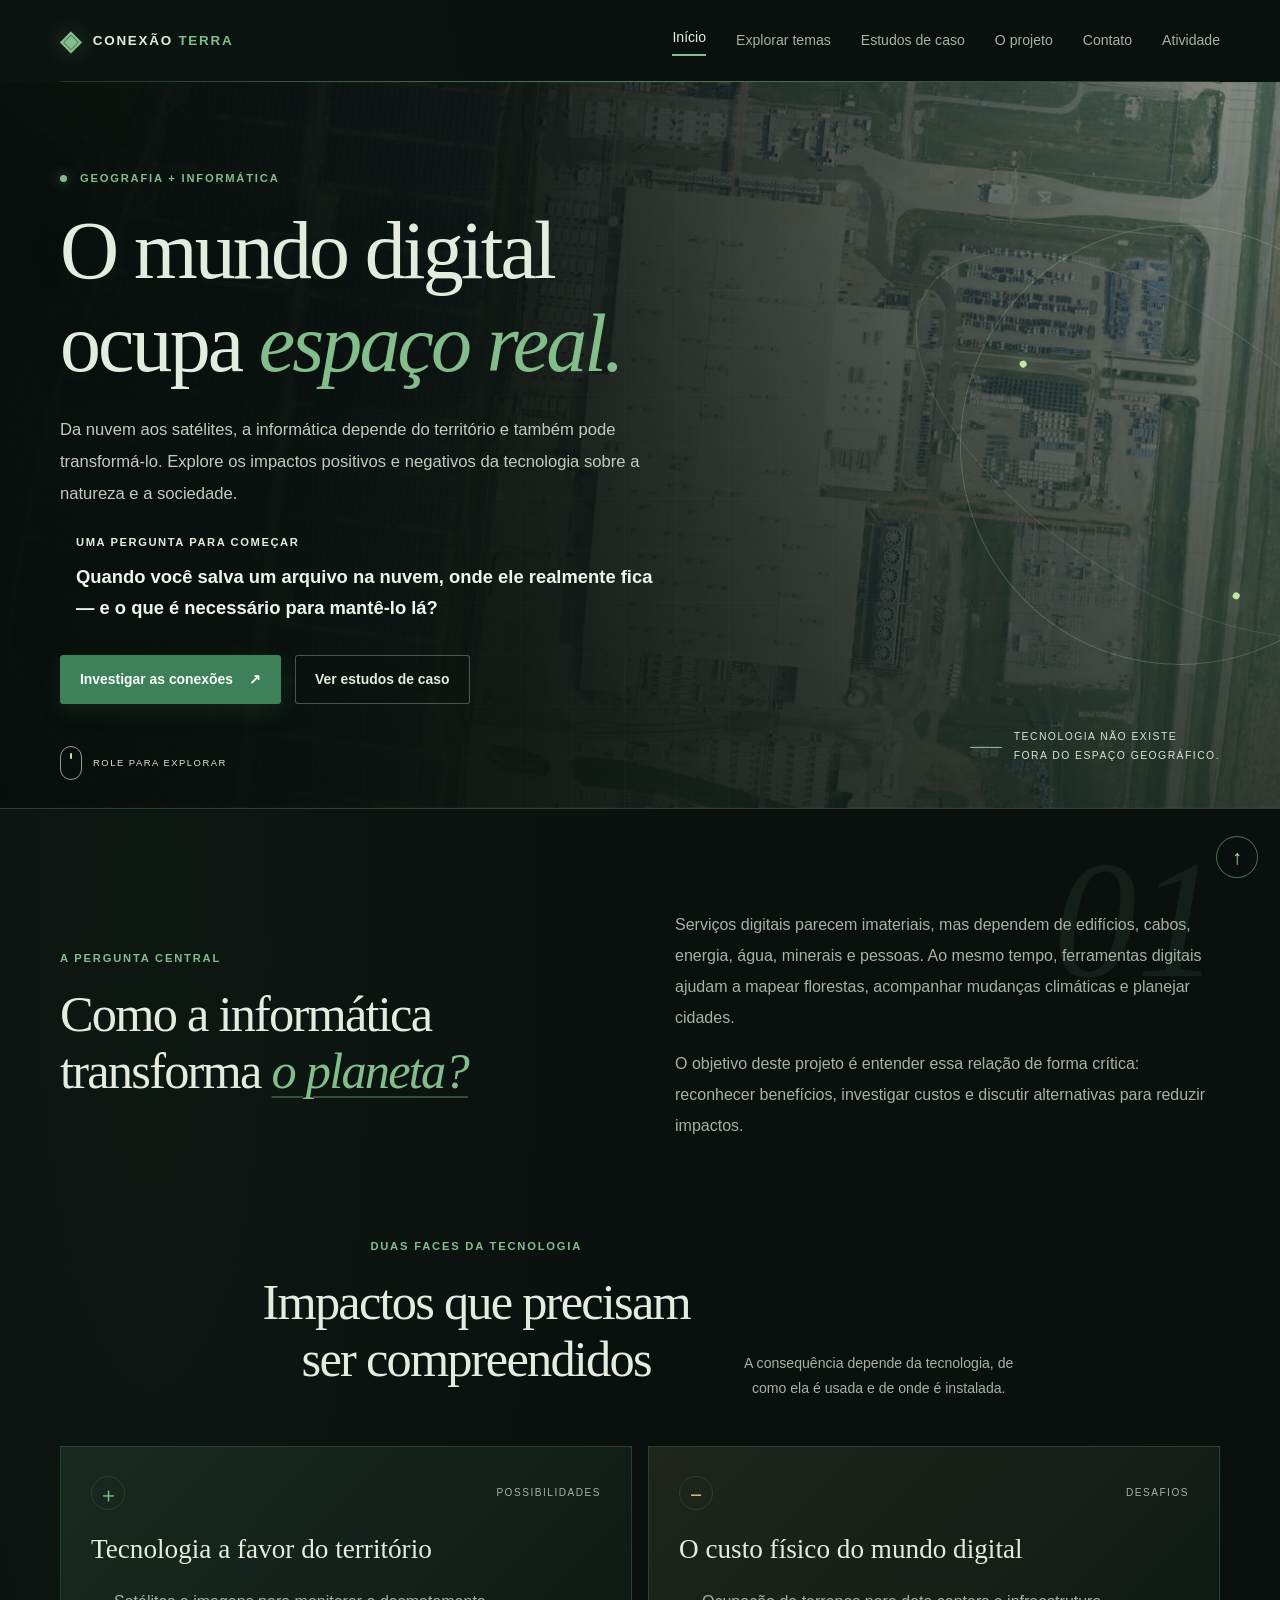
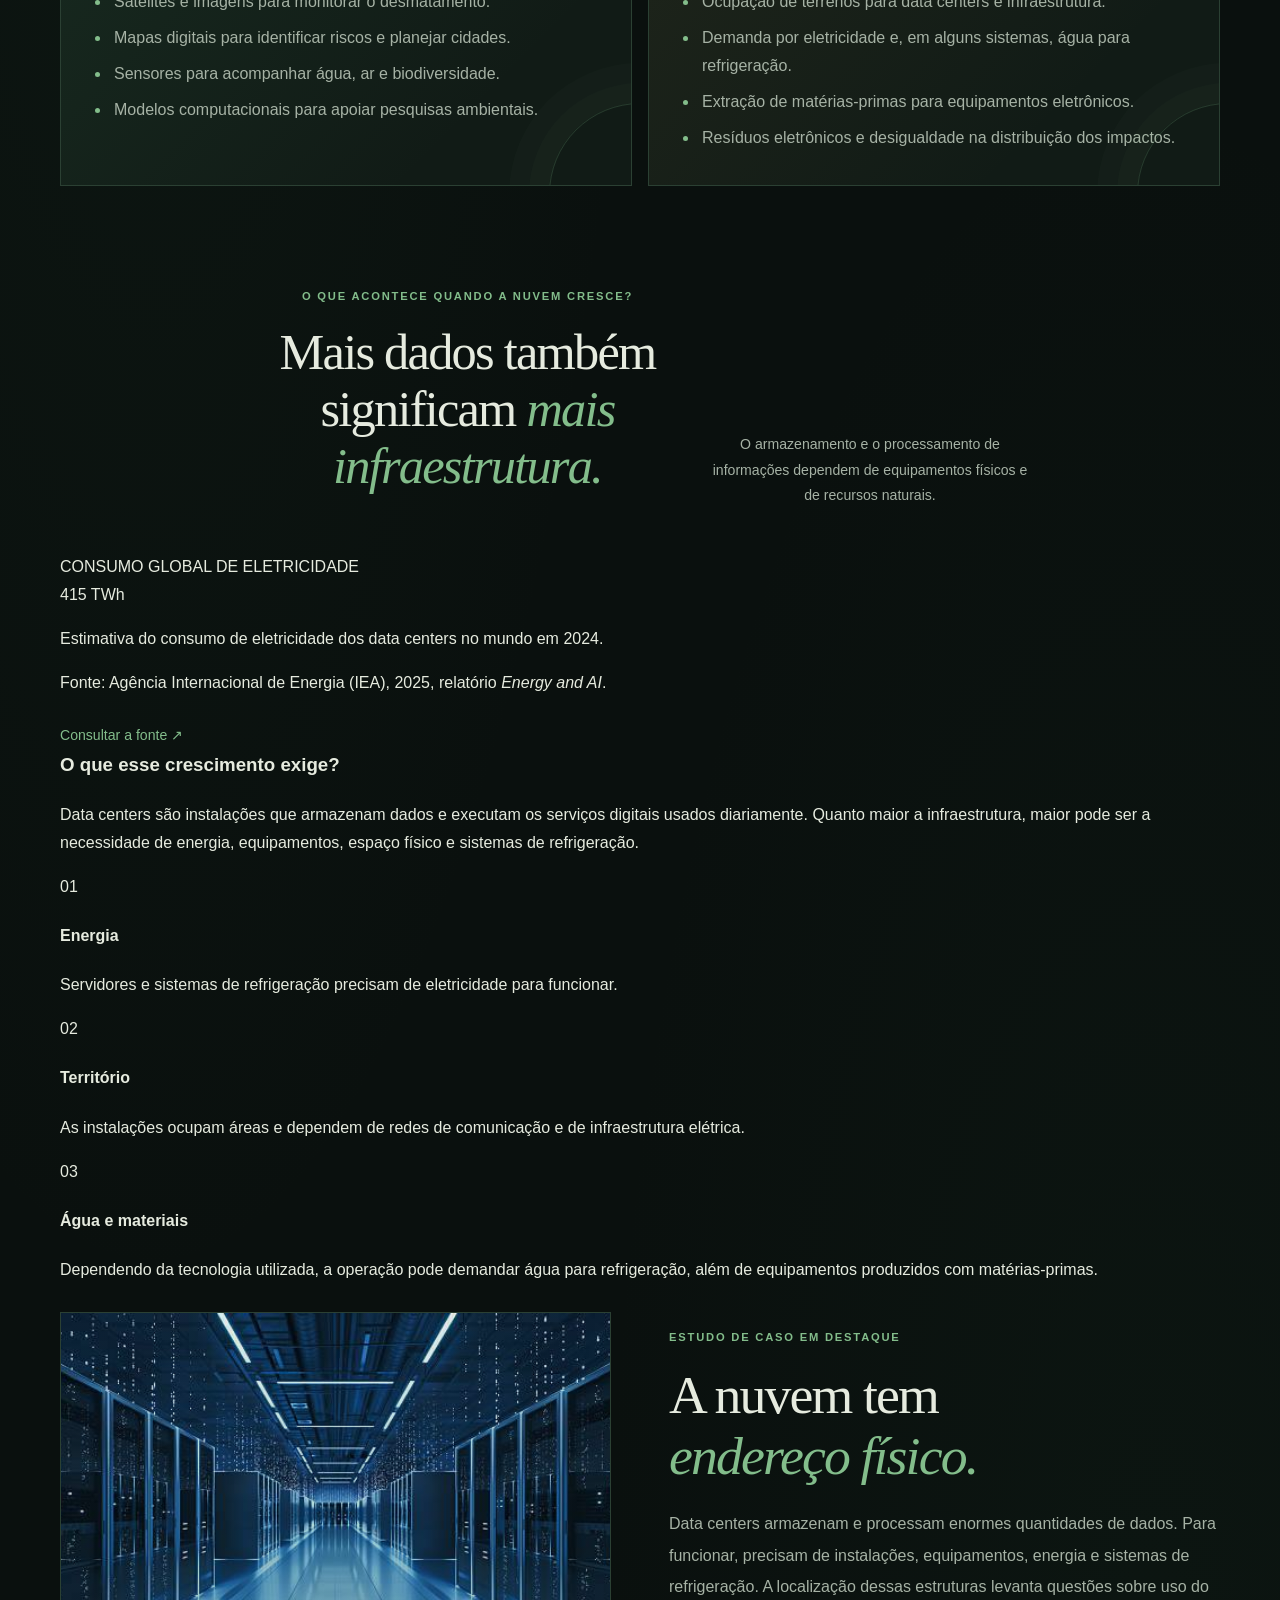
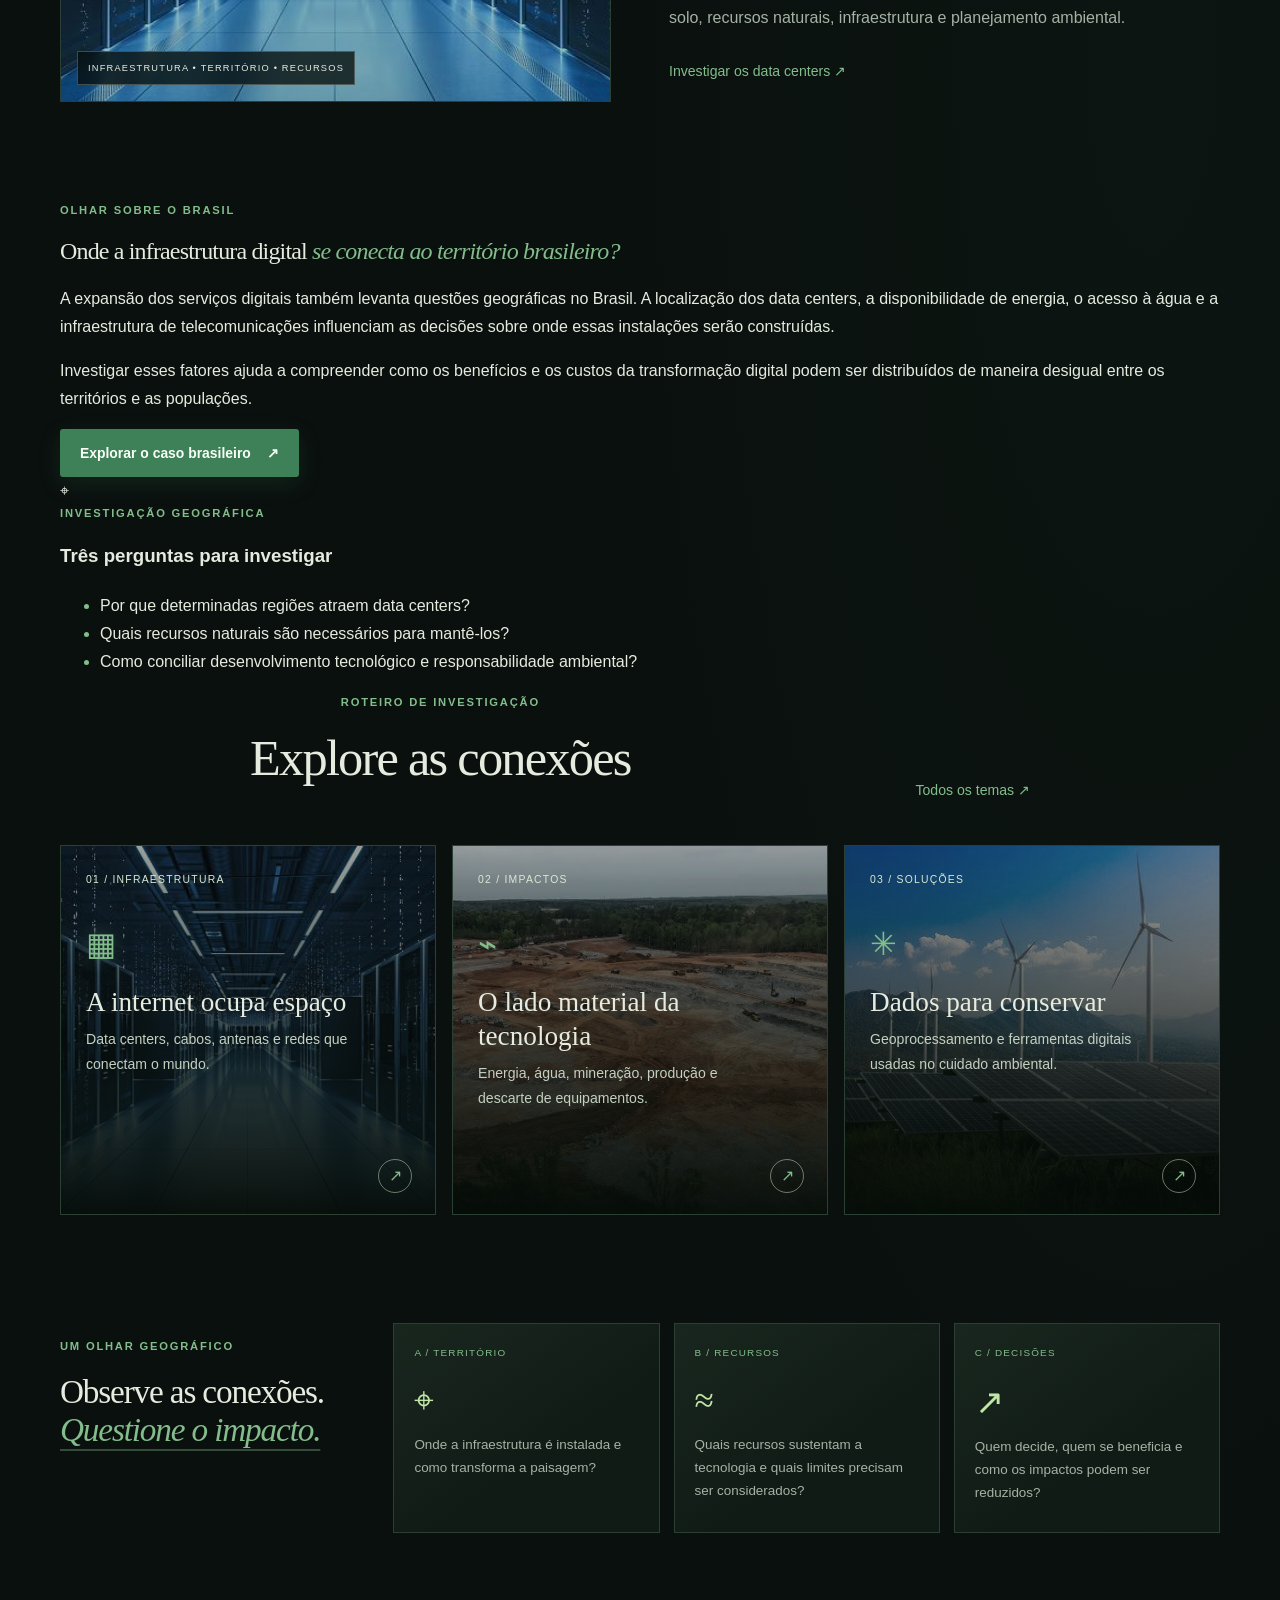
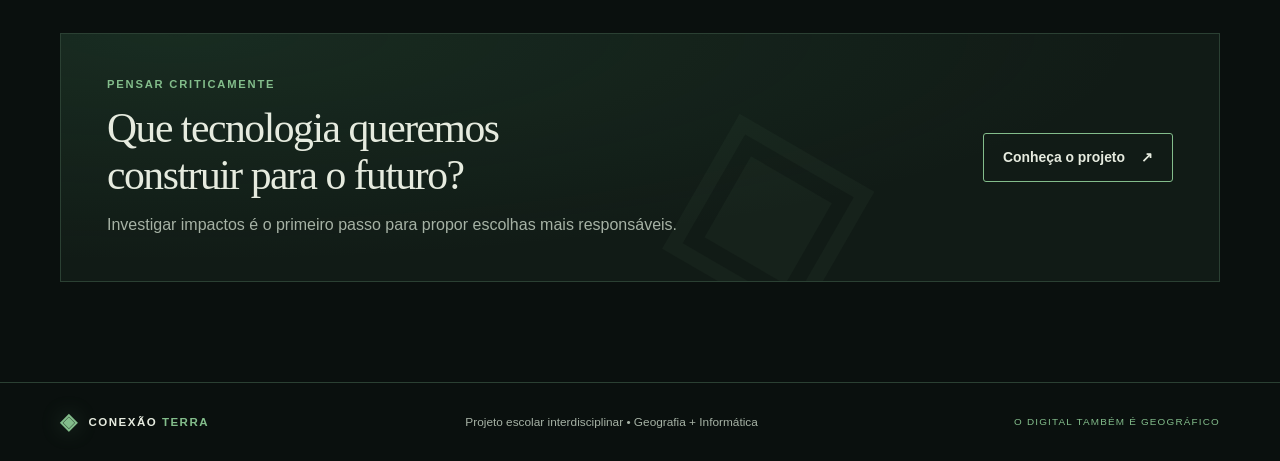
==== commit 2dcc2568: "atividade.html" ====
--- a/index.html
+++ b/index.html
@@ -34,6 +34,7 @@
       <a href="trabalhos.html">Estudos de caso</a>
       <a href="sobre.html">O projeto</a>
       <a href="contato.html">Contato</a>
+      <a href="atividade.html">Atividade</a>
     </nav>
   </header>
 
--- a/css/style.css
+++ b/css/style.css
@@ -787,4 +787,708 @@
     margin-top: 20px;
     padding-left: 12px;
   }
-}+}
+
+/* =========================================
+   PÁGINA SOBRE — ORGANIZAÇÃO DO CONTEÚDO
+========================================= */
+
+.about-layout {
+  width: min(var(--width), 100%);
+  margin: 0 auto;
+  display: grid;
+  grid-template-columns: minmax(0, 1fr) 300px;
+  align-items: start;
+  gap: 48px;
+}
+
+.about-main {
+  min-width: 0;
+}
+
+.about-main h2 {
+  margin-top: 42px;
+}
+
+.about-main h2:first-of-type {
+  margin-top: 0;
+}
+
+.about-sidebar {
+  position: sticky;
+  top: 110px;
+}
+
+.about-sidebar h2 {
+  margin-bottom: 24px;
+}
+
+.about-sidebar p {
+  line-height: 1.7;
+}
+
+.about-sidebar p strong {
+  color: var(--text);
+}
+
+.about-grid {
+  display: grid;
+  grid-template-columns: repeat(2, minmax(0, 1fr));
+  gap: 16px;
+  margin-top: 24px;
+}
+
+.about-item {
+  padding: 20px;
+  border: 1px solid var(--line);
+  background: rgba(255,255,255,.025);
+}
+
+.about-item h3 {
+  margin-bottom: 8px;
+}
+
+.about-item p {
+  margin-bottom: 0;
+  color: var(--muted);
+  line-height: 1.6;
+}
+
+.closing-panel {
+  max-width: 850px;
+  margin: 0 auto;
+}
+
+.closing-panel h2 {
+  margin-bottom: 14px;
+}
+
+.closing-panel p:last-child {
+  margin-bottom: 0;
+}
+
+@media (max-width: 850px) {
+  .about-layout {
+    grid-template-columns: 1fr;
+    gap: 32px;
+  }
+
+  .about-sidebar {
+    position: static;
+  }
+}
+
+@media (max-width: 550px) {
+  .about-grid {
+    grid-template-columns: 1fr;
+  }
+}
+
+/* =========================================
+   LOCALIZAÇÃO — PÁGINA DE CONTATO
+========================================= */
+
+.location-section {
+  padding: 80px 0;
+  border-top: 1px solid var(--line);
+  background: rgba(255, 255, 255, 0.015);
+}
+
+.location-heading {
+  max-width: 700px;
+  margin-bottom: 36px;
+}
+
+.location-heading h2 {
+  font-size: clamp(2rem, 4vw, 3rem);
+  margin-bottom: 16px;
+}
+
+.location-heading > p:last-child {
+  color: var(--muted);
+  line-height: 1.8;
+}
+
+.location-card {
+  display: grid;
+  grid-template-columns: minmax(250px, 0.8fr) minmax(0, 1.5fr);
+  overflow: hidden;
+  border: 1px solid var(--line);
+  background: rgba(255, 255, 255, 0.025);
+}
+
+.location-information {
+  padding: 34px;
+  display: flex;
+  flex-direction: column;
+  align-items: flex-start;
+  justify-content: center;
+}
+
+.location-information h3 {
+  margin-bottom: 16px;
+  font-size: 1.5rem;
+}
+
+.location-information > p:not(.eyebrow) {
+  color: var(--muted);
+  line-height: 1.8;
+}
+
+.location-information .location-detail {
+  margin-top: 8px;
+  font-size: 0.9rem;
+}
+
+.location-information .button {
+  margin-top: 16px;
+}
+
+.location-map {
+  min-height: 390px;
+  background: #101b16;
+}
+
+.location-map iframe {
+  display: block;
+  width: 100%;
+  height: 100%;
+  min-height: 390px;
+  border: 0;
+  filter: grayscale(0.35) contrast(0.95);
+}
+
+@media (max-width: 800px) {
+  .location-section {
+    padding: 55px 0;
+  }
+
+  .location-card {
+    grid-template-columns: 1fr;
+  }
+
+  .location-information {
+    padding: 26px;
+  }
+
+  .location-map,
+  .location-map iframe {
+    min-height: 320px;
+  }
+}
+
+@media (max-width: 480px) {
+  .location-information {
+    padding: 22px;
+  }
+
+  .location-map,
+  .location-map iframe {
+    min-height: 280px;
+  }
+
+  .location-information .button {
+    width: 100%;
+    justify-content: center;
+  }
+}
+
+/* =====================================================
+   CONEXÃO TERRA
+   ESTILOS DA PÁGINA DE ATIVIDADE
+===================================================== */
+
+
+/* =====================================================
+   1. APRESENTAÇÃO DA ATIVIDADE
+===================================================== */
+
+.page-hero {
+    position: relative;
+    overflow: hidden;
+}
+
+.page-hero .section-tag {
+    display: inline-block;
+    margin-bottom: 16px;
+}
+
+.page-hero h1 span {
+    color: var(--primary, #8dba78);
+}
+
+
+/* =====================================================
+   2. SEÇÕES E TÍTULOS
+===================================================== */
+
+.simulator-section {
+    background: rgba(100, 140, 90, 0.045);
+}
+
+.section-heading {
+    max-width: 780px;
+    margin: 0 auto 42px;
+    text-align: center;
+}
+
+.section-heading .section-tag {
+    display: inline-block;
+    margin-bottom: 12px;
+}
+
+.section-heading h2 {
+    margin-bottom: 16px;
+}
+
+.section-heading p {
+    line-height: 1.8;
+}
+
+
+/* =====================================================
+   3. CARTÕES INFORMATIVOS
+===================================================== */
+
+.info-grid {
+    display: grid;
+    grid-template-columns: repeat(3, 1fr);
+    gap: 22px;
+    margin-top: 40px;
+}
+
+.info-card {
+    padding: 26px;
+    background: var(--surface, #111a2b);
+    border: 1px solid rgba(130, 170, 120, 0.16);
+    border-radius: 14px;
+    transition: transform 0.25s ease, border-color 0.25s ease;
+}
+
+.info-card:hover {
+    transform: translateY(-5px);
+    border-color: rgba(130, 190, 110, 0.5);
+}
+
+.info-card h3 {
+    margin-bottom: 12px;
+    color: var(--primary, #8dba78);
+}
+
+.info-card p {
+    line-height: 1.7;
+    color: var(--text-secondary, #aab5a8);
+}
+
+
+/* =====================================================
+   4. ÁREA PRINCIPAL DO SIMULADOR
+===================================================== */
+
+.simulator-container {
+    display: grid;
+    grid-template-columns: 0.85fr 1.15fr;
+    gap: 28px;
+    align-items: stretch;
+}
+
+.simulator-controls,
+.simulator-results {
+    padding: 30px;
+    background: var(--surface, #111a2b);
+    border: 1px solid rgba(130, 170, 120, 0.18);
+    border-radius: 18px;
+}
+
+.simulator-controls h3,
+.simulator-results h3 {
+    margin-bottom: 26px;
+    font-size: 1.35rem;
+}
+
+
+/* =====================================================
+   5. CONTROLES
+===================================================== */
+
+.control-group {
+    margin-bottom: 34px;
+}
+
+.control-group label {
+    display: block;
+    margin-bottom: 12px;
+    font-weight: 600;
+}
+
+.control-value {
+    display: flex;
+    align-items: baseline;
+    gap: 8px;
+    margin-bottom: 14px;
+}
+
+.control-value span:first-child {
+    color: var(--primary, #8dba78);
+    font-size: 1.8rem;
+    font-weight: 700;
+}
+
+.control-value span:last-child {
+    color: var(--text-secondary, #aab5a8);
+    font-size: 0.9rem;
+}
+
+.control-group input[type="range"] {
+    width: 100%;
+    height: 7px;
+    margin: 8px 0;
+    appearance: none;
+    -webkit-appearance: none;
+    background: rgba(130, 170, 120, 0.2);
+    border-radius: 20px;
+    cursor: pointer;
+}
+
+.control-group input[type="range"]::-webkit-slider-thumb {
+    appearance: none;
+    -webkit-appearance: none;
+    width: 19px;
+    height: 19px;
+    background: var(--primary, #8dba78);
+    border: 3px solid #101a17;
+    border-radius: 50%;
+    cursor: pointer;
+}
+
+.control-group input[type="range"]::-moz-range-thumb {
+    width: 15px;
+    height: 15px;
+    background: var(--primary, #8dba78);
+    border: 3px solid #101a17;
+    border-radius: 50%;
+    cursor: pointer;
+}
+
+.control-group input[type="range"]:focus-visible {
+    outline: 2px solid var(--primary, #8dba78);
+    outline-offset: 5px;
+}
+
+.range-labels {
+    display: flex;
+    justify-content: space-between;
+    margin-top: 8px;
+    color: var(--text-secondary, #aab5a8);
+    font-size: 0.8rem;
+}
+
+
+/* =====================================================
+   6. AVISO DOS CONTROLES
+===================================================== */
+
+.simulator-note {
+    margin-top: 12px;
+    padding: 18px;
+    background: rgba(100, 150, 90, 0.08);
+    border-left: 3px solid var(--primary, #8dba78);
+    border-radius: 8px;
+}
+
+.simulator-note strong {
+    display: block;
+    margin-bottom: 8px;
+    color: var(--primary, #8dba78);
+}
+
+.simulator-note p {
+    color: var(--text-secondary, #aab5a8);
+    font-size: 0.9rem;
+    line-height: 1.7;
+}
+
+
+/* =====================================================
+   7. BOTÃO DE RESTAURAR
+===================================================== */
+
+.reset-button {
+    width: 100%;
+    margin-top: 22px;
+    padding: 13px 18px;
+    background: transparent;
+    color: var(--primary, #8dba78);
+    border: 1px solid var(--primary, #8dba78);
+    border-radius: 8px;
+    font: inherit;
+    font-weight: 600;
+    cursor: pointer;
+    transition: background 0.25s ease, color 0.25s ease;
+}
+
+.reset-button:hover {
+    background: var(--primary, #8dba78);
+    color: #101a17;
+}
+
+.reset-button:focus-visible {
+    outline: 2px solid var(--primary, #8dba78);
+    outline-offset: 4px;
+}
+
+
+/* =====================================================
+   8. CARTÕES DE RESULTADOS
+===================================================== */
+
+.results-description {
+    margin-top: -14px;
+    margin-bottom: 24px;
+    color: var(--text-secondary, #aab5a8);
+    line-height: 1.6;
+}
+
+.results-grid {
+    display: grid;
+    grid-template-columns: repeat(2, 1fr);
+    gap: 14px;
+}
+
+.result-card {
+    display: flex;
+    flex-direction: column;
+    gap: 9px;
+    padding: 20px;
+    background: rgba(100, 140, 90, 0.07);
+    border: 1px solid rgba(130, 170, 120, 0.16);
+    border-radius: 12px;
+}
+
+.result-card.highlight {
+    background: rgba(100, 160, 90, 0.14);
+    border-color: rgba(140, 190, 120, 0.45);
+}
+
+.result-label {
+    color: var(--text-secondary, #aab5a8);
+    font-size: 0.88rem;
+    line-height: 1.5;
+}
+
+.result-card strong {
+    color: var(--primary, #8dba78);
+    font-size: clamp(1.5rem, 3vw, 2rem);
+    overflow-wrap: anywhere;
+}
+
+.result-unit {
+    color: var(--text-secondary, #aab5a8);
+    font-size: 0.82rem;
+}
+
+.result-card small {
+    color: var(--text-secondary, #aab5a8);
+    line-height: 1.5;
+}
+
+
+/* =====================================================
+   9. COMPARAÇÃO DE CONSUMO
+===================================================== */
+
+.consumption-comparison {
+    margin-top: 32px;
+}
+
+.consumption-comparison h4 {
+    margin-bottom: 22px;
+    font-size: 1rem;
+}
+
+.comparison-item {
+    margin-bottom: 20px;
+}
+
+.comparison-header {
+    display: flex;
+    justify-content: space-between;
+    gap: 12px;
+    margin-bottom: 9px;
+    font-size: 0.88rem;
+}
+
+.comparison-header strong {
+    color: var(--primary, #8dba78);
+}
+
+.progress-bar {
+    width: 100%;
+    height: 10px;
+    overflow: hidden;
+    background: rgba(130, 170, 120, 0.15);
+    border-radius: 20px;
+}
+
+.progress-fill {
+    height: 100%;
+    background: var(--primary, #8dba78);
+    border-radius: 20px;
+    transition: width 0.35s ease;
+}
+
+.progress-fill.secondary {
+    background: #739d91;
+}
+
+
+/* =====================================================
+   10. AVISO SOBRE OS VALORES
+===================================================== */
+
+.simulator-disclaimer {
+    margin-top: 28px;
+    padding: 22px 25px;
+    background: rgba(190, 160, 90, 0.07);
+    border: 1px solid rgba(190, 160, 90, 0.22);
+    border-radius: 12px;
+}
+
+.simulator-disclaimer strong {
+    display: block;
+    margin-bottom: 10px;
+    color: #c8b477;
+}
+
+.simulator-disclaimer p {
+    color: var(--text-secondary, #aab5a8);
+    font-size: 0.9rem;
+    line-height: 1.8;
+}
+
+.simulator-disclaimer p + p {
+    margin-top: 10px;
+}
+
+
+/* =====================================================
+   11. ÁREA DE REFLEXÃO
+===================================================== */
+
+.reflection-grid {
+    display: grid;
+    grid-template-columns: repeat(3, 1fr);
+    gap: 22px;
+}
+
+.reflection-card {
+    position: relative;
+    padding: 28px;
+    background: var(--surface, #111a2b);
+    border: 1px solid rgba(130, 170, 120, 0.16);
+    border-radius: 14px;
+    transition: transform 0.25s ease, border-color 0.25s ease;
+}
+
+.reflection-card:hover {
+    transform: translateY(-5px);
+    border-color: rgba(130, 190, 110, 0.5);
+}
+
+.reflection-number {
+    display: inline-block;
+    margin-bottom: 20px;
+    color: var(--primary, #8dba78);
+    font-size: 1.8rem;
+    font-weight: 700;
+}
+
+.reflection-card h3 {
+    margin-bottom: 12px;
+}
+
+.reflection-card p {
+    color: var(--text-secondary, #aab5a8);
+    line-height: 1.7;
+}
+
+
+/* =====================================================
+   12. ENCERRAMENTO
+===================================================== */
+
+.closing-section {
+    padding: 75px 0;
+    text-align: center;
+    background: rgba(100, 140, 90, 0.07);
+}
+
+.closing-section .section-tag {
+    display: inline-block;
+    margin-bottom: 15px;
+}
+
+.closing-section h2 {
+    max-width: 750px;
+    margin: 0 auto 18px;
+}
+
+.closing-section p {
+    max-width: 650px;
+    margin: 0 auto 28px;
+    color: var(--text-secondary, #aab5a8);
+    line-height: 1.8;
+}
+
+
+/* =====================================================
+   13. RESPONSIVIDADE
+===================================================== */
+
+@media (max-width: 900px) {
+
+    .simulator-container {
+        grid-template-columns: 1fr;
+    }
+
+    .info-grid,
+    .reflection-grid {
+        grid-template-columns: repeat(2, 1fr);
+    }
+
+}
+
+
+@media (max-width: 600px) {
+
+    .info-grid,
+    .reflection-grid {
+        grid-template-columns: 1fr;
+    }
+
+    .simulator-controls,
+    .simulator-results {
+        padding: 22px 18px;
+    }
+
+    .results-grid {
+        grid-template-columns: 1fr;
+    }
+
+    .result-card strong {
+        font-size: 1.7rem;
+    }
+
+    .section-heading {
+        margin-bottom: 30px;
+    }
+
+    .simulator-disclaimer {
+        padding: 18px;
+    }
+
+    .closing-section {
+        padding: 55px 0;
+    }
+
+}
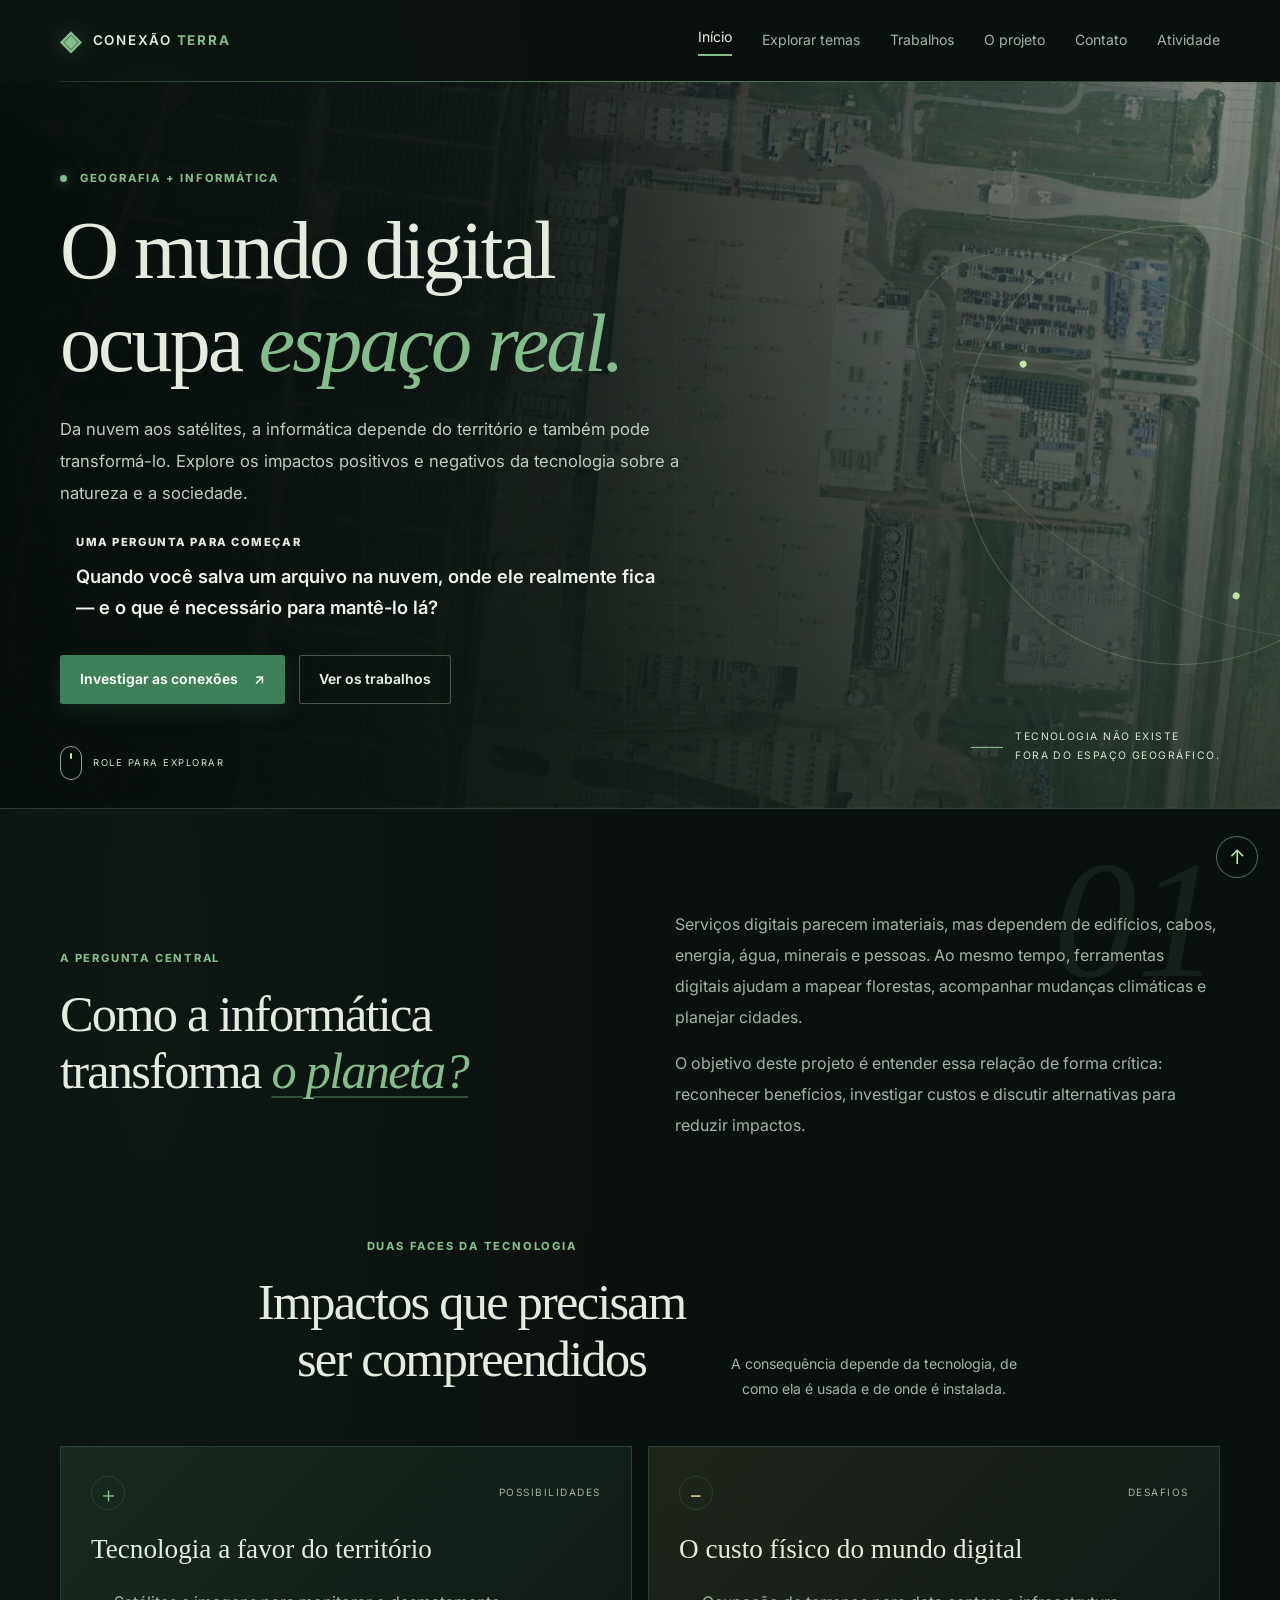
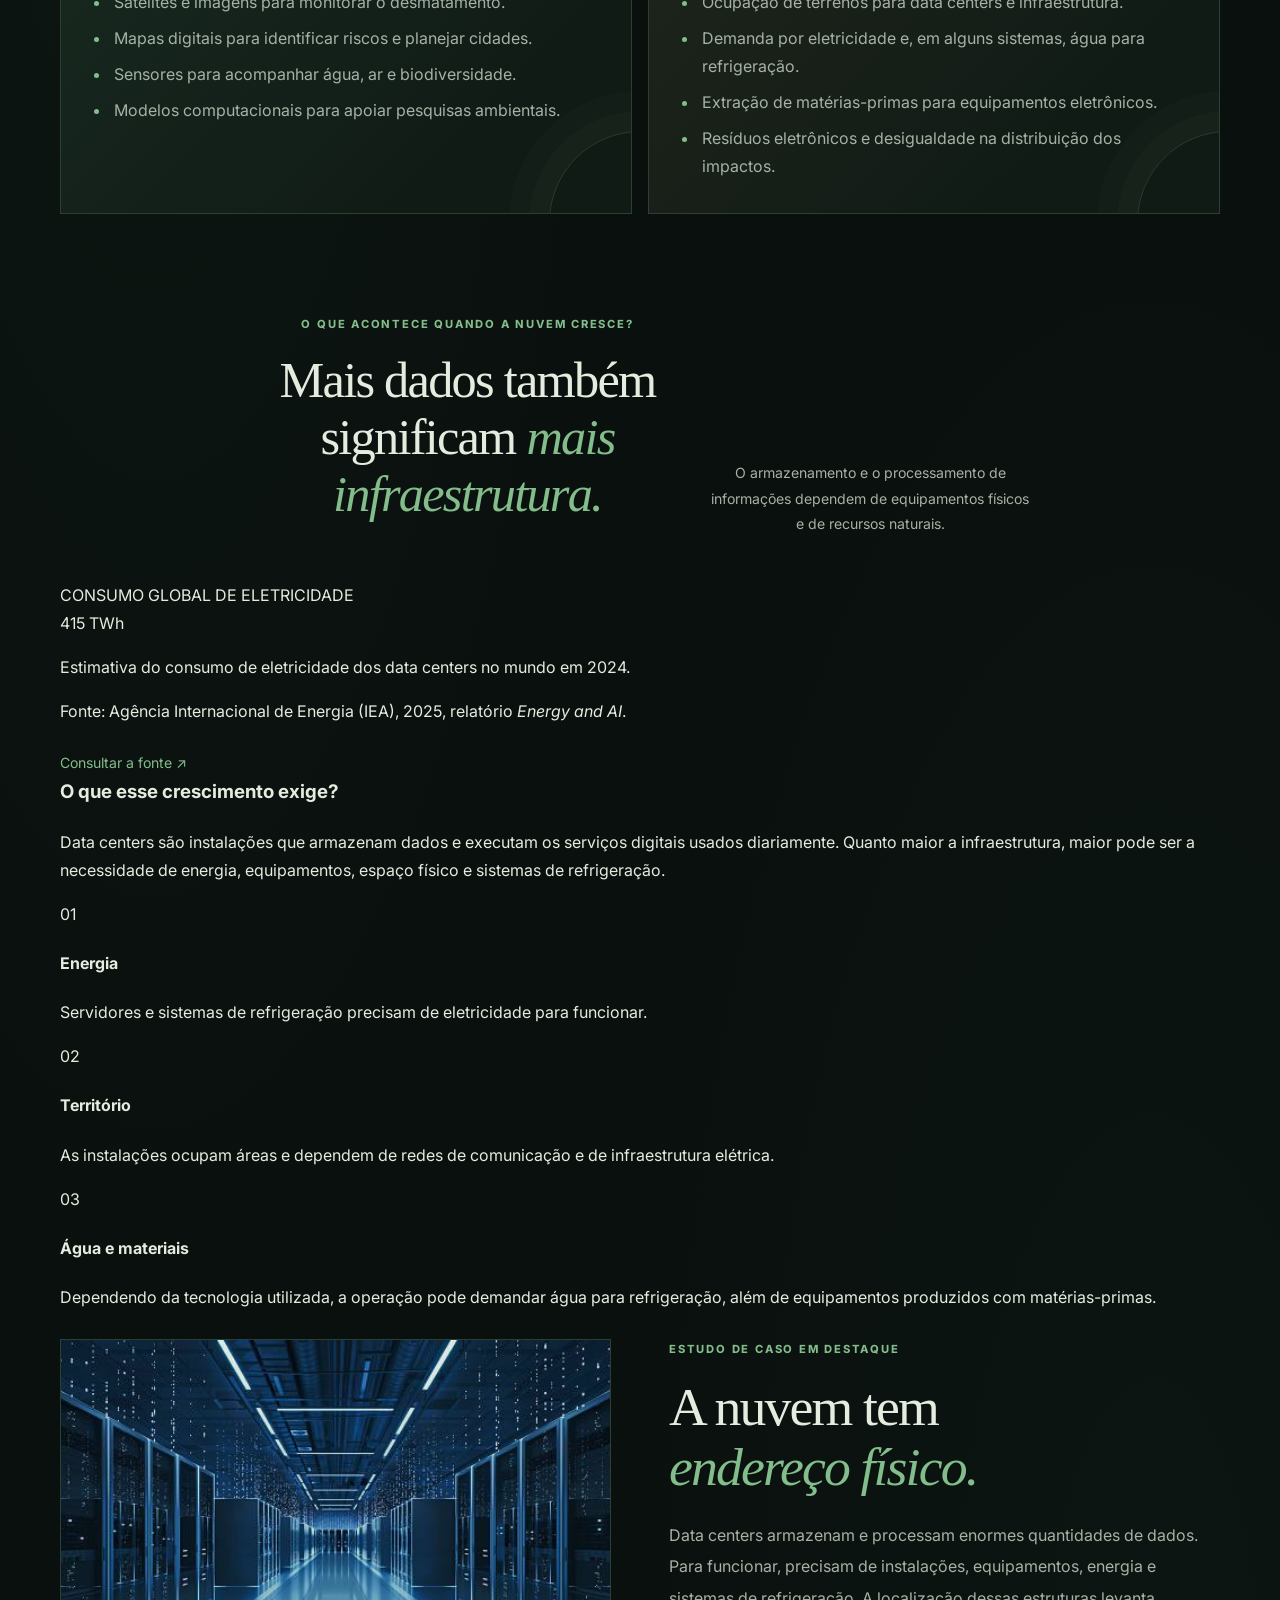
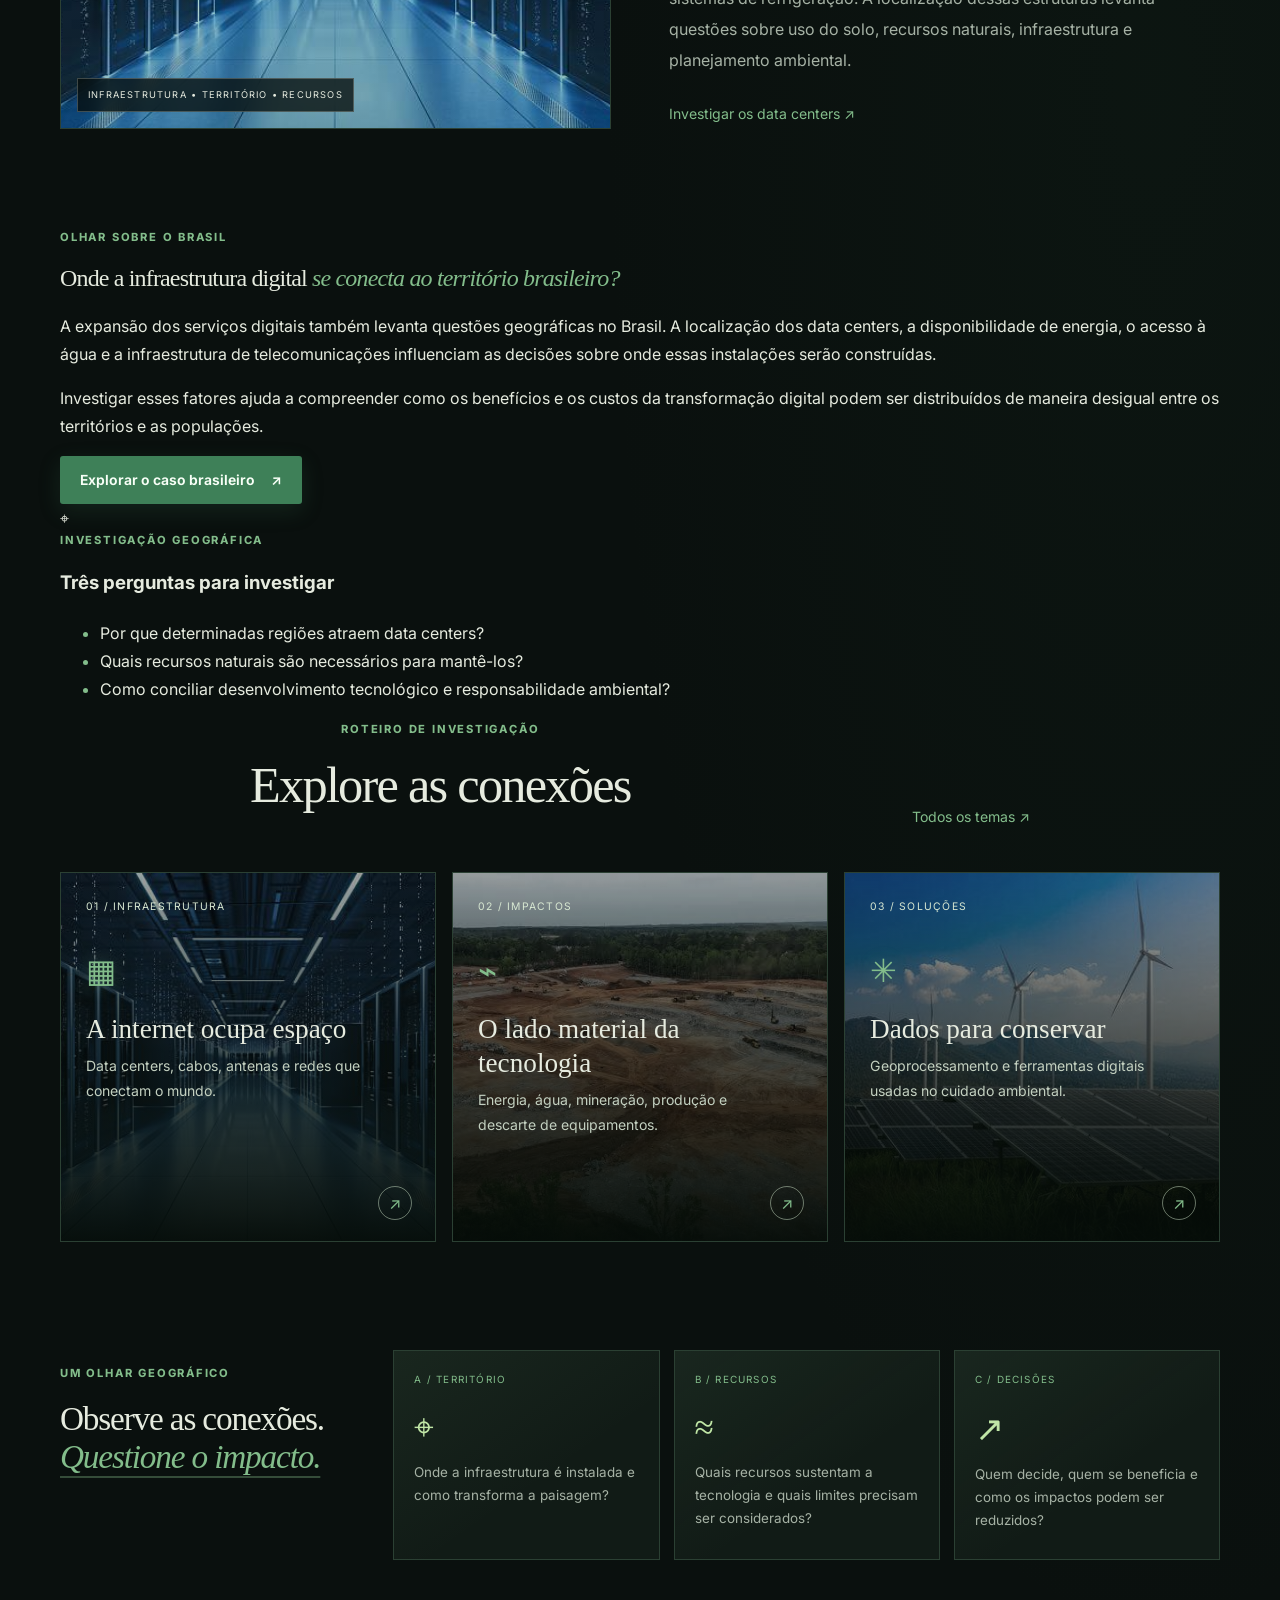
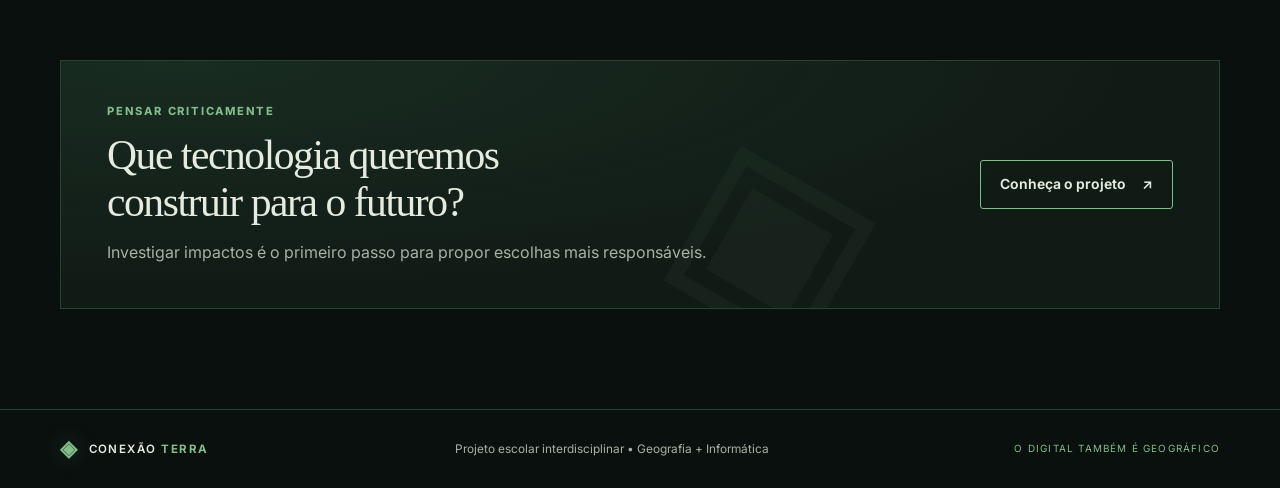
==== commit dfc2f270: "atualização" ====
--- a/index.html
+++ b/index.html
@@ -7,38 +7,31 @@
 
   <title>Conexão Terra | Geografia + Informática</title>
 
+    <link rel="preconnect" href="https://fonts.googleapis.com">
+  <link rel="preconnect" href="https://fonts.gstatic.com" crossorigin>
+  <link rel="stylesheet" href="https://fonts.googleapis.com/css2?family=Inter:wght@400;500;600;700&display=swap">
   <link rel="stylesheet" href="css/style.css">
+
+  <script src="js/config.js" defer></script>
+  <script src="js/menu.js" defer></script>
+  <script src="js/trabalhos.js" defer></script>
   <script src="js/script.js" defer></script>
 </head>
 
-<body>
+<body data-page="inicio" id="topo-pagina">
+  <a class="skip-link" href="#conteudo">Pular para o conteúdo</a>
   <header class="site-header">
     <a class="logo" href="index.html">
       <span class="logo-mark">◈</span>
       <span>CONEXÃO <strong>TERRA</strong></span>
     </a>
 
-    <button
-      class="menu-toggle"
-      aria-label="Abrir menu"
-      aria-expanded="false"
-      aria-controls="menu-principal"
-      type="button"
-    >
-      ☰
-    </button>
-
-    <nav class="site-nav" id="menu-principal" aria-label="Navegação principal">
-      <a class="active" href="index.html" aria-current="page">Início</a>
-      <a href="conteudos.html">Explorar temas</a>
-      <a href="trabalhos.html">Estudos de caso</a>
-      <a href="sobre.html">O projeto</a>
-      <a href="contato.html">Contato</a>
-      <a href="atividade.html">Atividade</a>
-    </nav>
+    <button class="menu-toggle" type="button" aria-label="Abrir menu" aria-expanded="false" aria-controls="menu-principal">☰</button>
+
+    <nav class="site-nav" id="menu-principal" aria-label="Navegação principal"></nav>
   </header>
 
-  <main>
+  <main id="conteudo">
     <!-- APRESENTAÇÃO PRINCIPAL -->
     <section class="hero" id="topo">
       <div class="hero-content">
@@ -74,7 +67,7 @@
           </a>
 
           <a class="button button-quiet" href="trabalhos.html">
-            Ver estudos de caso
+            Ver os trabalhos
           </a>
         </div>
       </div>
@@ -293,7 +286,7 @@
           planejamento ambiental.
         </p>
 
-        <a class="text-link" href="trabalhos.html#data-centers">
+        <a class="text-link" href="trabalhos.html">
           Investigar os data centers ↗
         </a>
       </div>
@@ -324,7 +317,7 @@
           e as populações.
         </p>
 
-        <a class="button button-primary" href="trabalhos.html#data-centers">
+        <a class="button button-primary" href="trabalhos.html">
           Explorar o caso brasileiro <span>↗</span>
         </a>
       </div>
@@ -363,7 +356,7 @@
           href="conteudos.html#infraestrutura"
         >
           <img
-            src="imagens/data-center.jpeg"
+            src="img/data-center.jpeg"
             alt="Fileiras de servidores em um data center"
             loading="lazy"
           >
@@ -386,7 +379,7 @@
           href="conteudos.html#impactos"
         >
           <img
-            src="imagens/terreno-impacto.jpeg"
+            src="img/terreno-impacto.jpeg"
             alt="Terreno e transformações no uso do solo"
             loading="lazy"
           >
@@ -409,7 +402,7 @@
           href="conteudos.html#solucoes"
         >
           <img
-            src="imagens/energia-renovavel.jpeg"
+            src="img/energia-renovavel.jpeg"
             alt="Infraestrutura de energia renovável"
             loading="lazy"
           >
@@ -468,6 +461,13 @@
           Quem decide, quem se beneficia e como os impactos podem ser reduzidos?
         </p>
       </div>
+    </section>
+
+    <!-- VÍDEO (aparece quando config.videoInicio estiver preenchido em js/config.js) -->
+    <section class="content-section" id="video-inicio" hidden>
+      <p class="eyebrow">VÍDEO</p>
+      <h2>Veja o projeto em movimento</h2>
+      <div class="video-frame" id="video-inicio-corpo"></div>
     </section>
 
     <!-- CHAMADA FINAL -->
--- a/css/style.css
+++ b/css/style.css
@@ -28,7 +28,7 @@
 .site-nav a:hover, .site-nav a.active { color: var(--text); }
 .site-nav a.active::after { content: ""; display: block; height: 2px; background: var(--primary); margin-top: 5px; }
 .menu-toggle { display: none; border: 1px solid var(--line); background: var(--surface); color: var(--text); border-radius: 8px; padding: 7px 11px; cursor: pointer; }
-.hero { min-height: 590px; position: relative; display: flex; align-items: center; overflow: hidden; background: linear-gradient(90deg,rgba(6,13,10,.97) 0%,rgba(6,13,10,.88) 42%,rgba(6,13,10,.3) 100%),linear-gradient(0deg,rgba(6,13,10,.6),transparent),url("../imagens/data-center-aereo.jpeg") center/cover,#14241a; border-bottom: 1px solid var(--line); }
+.hero { min-height: 590px; position: relative; display: flex; align-items: center; overflow: hidden; background: linear-gradient(90deg,rgba(6,13,10,.97) 0%,rgba(6,13,10,.88) 42%,rgba(6,13,10,.3) 100%),linear-gradient(0deg,rgba(6,13,10,.6),transparent),url("../img/data-center-aereo.jpeg") center/cover,#14241a; border-bottom: 1px solid var(--line); }
 .hero-content { width: min(var(--width),calc(100% - 64px)); margin: 0 auto; padding: 88px 0 104px; position: relative; z-index: 1; }
 .eyebrow { color: var(--primary); font-size: .7rem; font-weight: 750; letter-spacing: .16em; line-height: 1.55; margin: 0 0 18px; }
 .eyebrow span { display: inline-block; width: 7px; height: 7px; margin-right: 8px; border-radius: 50%; background: var(--primary); box-shadow: 0 0 12px rgba(131,189,139,.6); }
@@ -66,7 +66,7 @@
 .contrast-card li,.case-study li { padding: 4px 0 4px 3px; }
 li::marker { color: var(--primary); }
 .featured { display: grid; grid-template-columns: 1fr 1fr; gap: 58px; align-items: center; padding-top: 12px; padding-bottom: 100px; }
-.featured-image { min-height: 390px; border: 1px solid var(--line); background: linear-gradient(0deg,rgba(7,14,10,.25),rgba(7,14,10,.05)),url("../imagens/data-center.jpeg") center/cover,#17271d; }
+.featured-image { min-height: 390px; border: 1px solid var(--line); background: linear-gradient(0deg,rgba(7,14,10,.25),rgba(7,14,10,.05)),url("../img/data-center.jpeg") center/cover,#17271d; }
 .featured-copy h2 { margin-bottom: 22px; font-size: clamp(2.4rem,4.2vw,3.5rem); }
 .featured-copy p:not(.eyebrow) { color: var(--muted); line-height: 1.95; }
 .text-link { display: inline-block; margin-top: 10px; color: var(--primary); font-size: .88rem; }
@@ -162,7 +162,7 @@
 
 /* IMAGENS REAIS DO PROJETO */
 .featured-image {
-  background-image: linear-gradient(0deg,rgba(7,14,10,.25),rgba(7,14,10,.05)),url("../imagens/data-center.jpeg");
+  background-image: linear-gradient(0deg,rgba(7,14,10,.25),rgba(7,14,10,.05)),url("../img/data-center.jpeg");
   background-position: center;
   background-size: cover;
 }
@@ -1492,3 +1492,95 @@
     }
 
 }
+
+
+/* =====================================================
+   LISTA DE TRABALHOS, FILTROS E PÁGINA DE DETALHE
+   (cartões gerados por js/trabalhos.js a partir de js/dados.js)
+===================================================== */
+
+/* Acessibilidade: link para pular o menu e texto só para leitores de tela */
+.skip-link {
+  position: absolute; left: 12px; top: -60px; z-index: 100;
+  padding: 10px 16px; border-radius: 4px;
+  background: var(--primary); color: #07110b; font-weight: 700;
+}
+.skip-link:focus { top: 12px; }
+.visually-hidden {
+  position: absolute; width: 1px; height: 1px; overflow: hidden;
+  clip: rect(0 0 0 0); white-space: nowrap;
+}
+
+/* Filtros */
+.filters {
+  display: grid; grid-template-columns: 2fr 1fr 1fr auto; gap: 14px; align-items: end;
+  padding: 20px; border: 1px solid var(--line); background: var(--surface);
+}
+.filter-field { display: flex; flex-direction: column; gap: 6px; }
+.filter-field label { color: var(--muted); font-size: .78rem; letter-spacing: .06em; }
+.filter-field input, .filter-field select {
+  min-height: 46px; padding: 10px 12px; border-radius: 3px;
+  border: 1px solid var(--line); background: var(--bg); color: var(--text); font: inherit;
+}
+.filter-field input:focus-visible, .filter-field select:focus-visible { outline: 2px solid var(--primary); outline-offset: 2px; }
+#contador-trabalhos { margin: 16px 0 22px; }
+
+/* Cartões */
+.work-grid { display: grid; grid-template-columns: repeat(3, 1fr); gap: 18px; }
+.work-card {
+  display: flex; flex-direction: column; overflow: hidden;
+  border: 1px solid var(--line); background: var(--surface);
+  transition: transform .2s ease, border-color .2s ease;
+}
+.work-card:hover, .work-card:focus-within { transform: translateY(-4px); border-color: var(--primary); }
+.work-card-image { display: block; aspect-ratio: 16 / 9; overflow: hidden; background: var(--surface-2); }
+.work-card-image img { width: 100%; height: 100%; object-fit: cover; display: block; }
+.work-card-body { display: flex; flex: 1; flex-direction: column; gap: 10px; padding: 22px; }
+.work-card-body h3 { margin: 0; font: 400 1.35rem/1.3 var(--serif); }
+.work-card-body h3 a:hover { color: var(--primary); }
+.work-card-body p { margin: 0; color: var(--muted); font-size: .9rem; line-height: 1.7; }
+.work-card-tags { display: flex; flex-wrap: wrap; gap: 8px; }
+.work-card-tags span {
+  padding: 2px 10px; border: 1px solid var(--line); border-radius: 99px;
+  color: var(--primary); font-size: .68rem; letter-spacing: .08em; text-transform: uppercase;
+}
+.work-card-meta { font-size: .78rem !important; }
+.work-card .text-link { margin-top: auto; padding-top: 6px; }
+
+/* Página de detalhe */
+.detail-page { padding-top: 48px; }
+.detail-page h1 { font-size: clamp(2rem, 4.6vw, 3.4rem); margin: 6px 0 18px; }
+.back-link { display: inline-block; margin-bottom: 22px; color: var(--primary); font-size: .88rem; }
+.back-link:hover { color: var(--text); }
+.detail-meta { display: flex; flex-wrap: wrap; gap: 6px 22px; color: var(--muted); font-size: .88rem; }
+.detail-meta strong { color: var(--text); font-weight: 600; }
+.detail-resumo { font-size: 1.08rem; color: var(--text); border-left: 2px solid var(--primary-strong); padding-left: 16px; }
+.detail-figure { margin: 28px 0; border: 1px solid var(--line); background: var(--surface); }
+.detail-figure img { display: block; width: 100%; max-height: 420px; object-fit: cover; }
+.detail-figure figcaption { padding: 10px 14px; color: var(--muted); font-size: .8rem; line-height: 1.5; }
+.detail-texto h3 { margin: 32px 0 8px; font: 400 1.5rem/1.3 var(--serif); }
+.detail-texto p, .detail-texto li { color: var(--muted); line-height: 1.9; }
+.detail-texto ul { padding-left: 22px; }
+.detail-video, .detail-links { margin-top: 44px; }
+.detail-video h2, .detail-links h2 { font-size: 1.7rem; }
+.detail-links ul { padding-left: 20px; }
+.detail-links a { color: var(--primary); text-decoration: underline; text-underline-offset: 3px; overflow-wrap: anywhere; }
+.detail-links a:hover { color: var(--text); }
+.video-frame { position: relative; aspect-ratio: 16 / 9; border: 1px solid var(--line); background: #000; }
+.video-frame iframe, .video-frame video { position: absolute; inset: 0; width: 100%; height: 100%; border: 0; }
+
+/* Classes da página de atividade que estavam sem estilo */
+.info-icon { display: inline-block; margin-bottom: 12px; font-size: 1.8rem; line-height: 1; }
+.simulator-intro { max-width: 760px; margin-bottom: 28px; color: var(--muted); }
+.reflection-section { padding-top: 70px; padding-bottom: 70px; }
+
+@media (max-width: 1000px) {
+  .work-grid { grid-template-columns: repeat(2, 1fr); }
+  .filters { grid-template-columns: 1fr 1fr; }
+  .filter-search { grid-column: 1 / -1; }
+}
+@media (max-width: 640px) {
+  .work-grid { grid-template-columns: 1fr; }
+  .filters { grid-template-columns: 1fr; }
+  .filters .button { width: 100%; }
+}
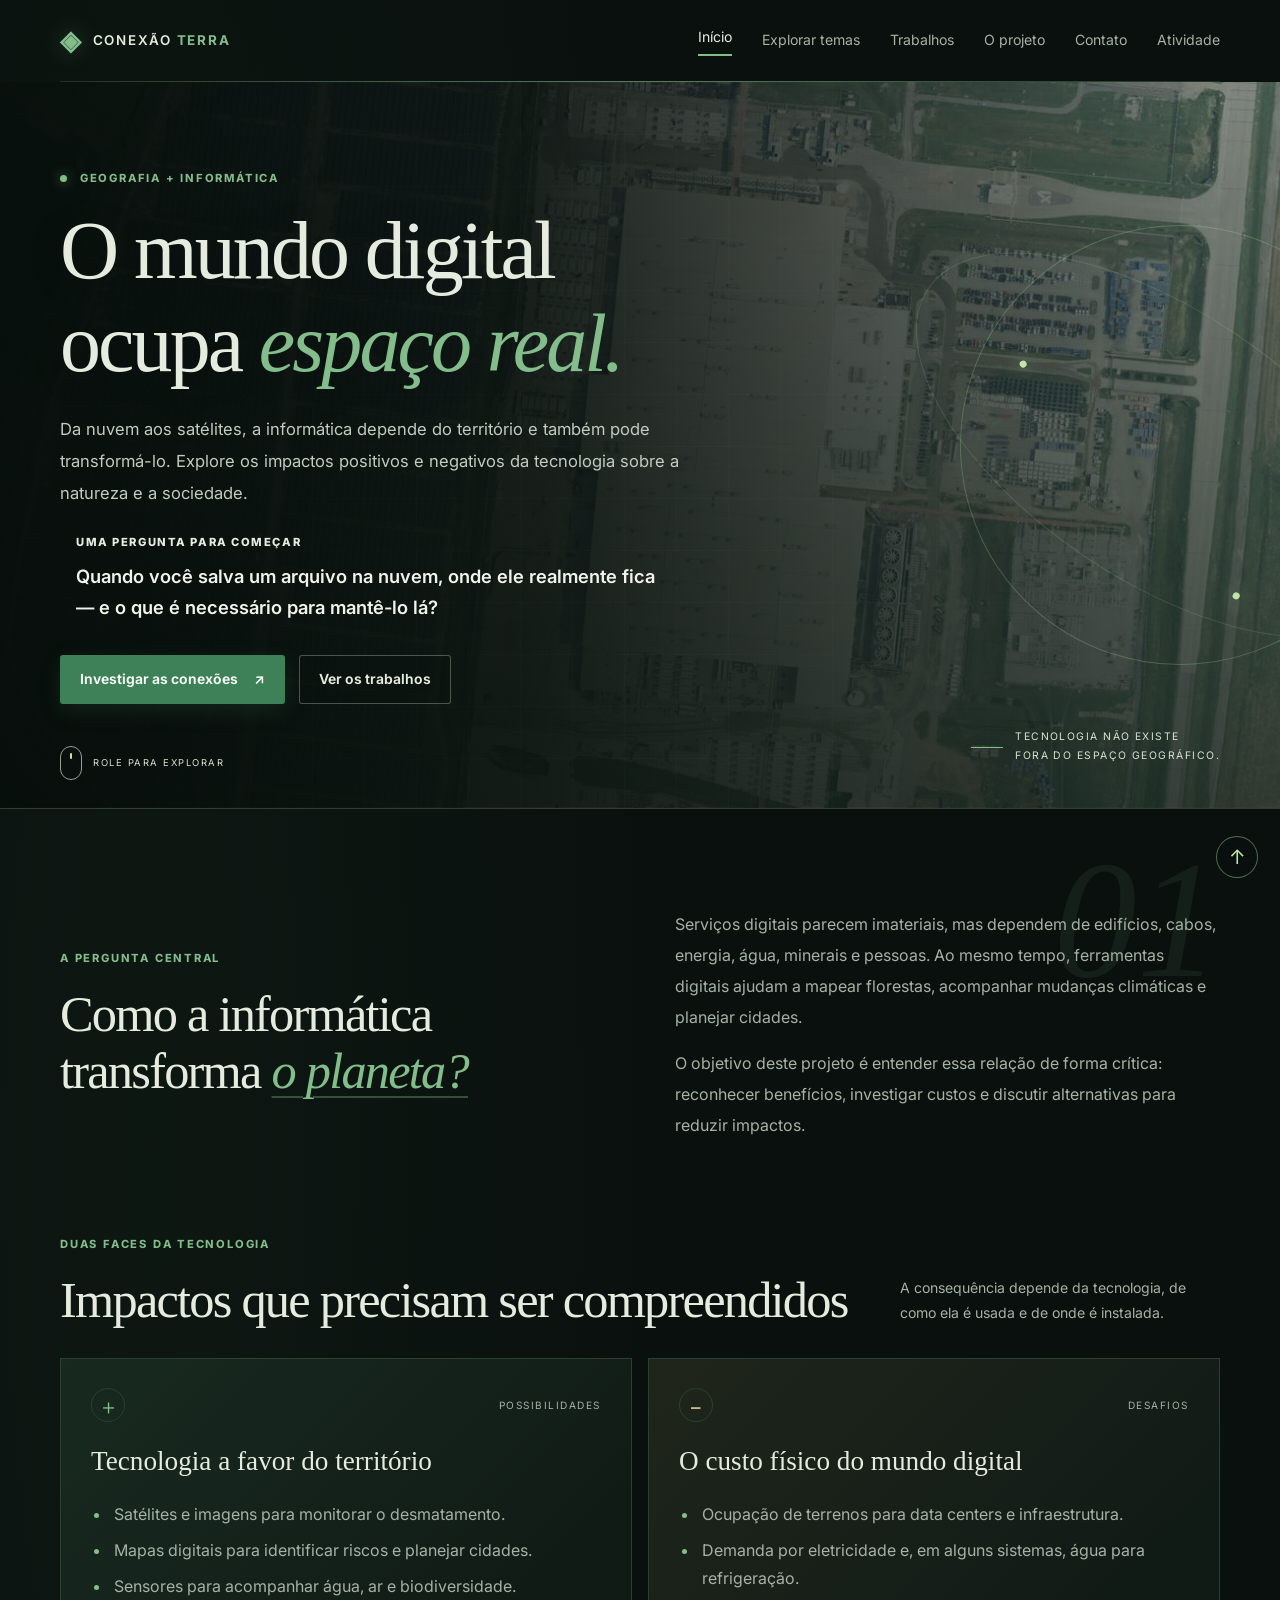
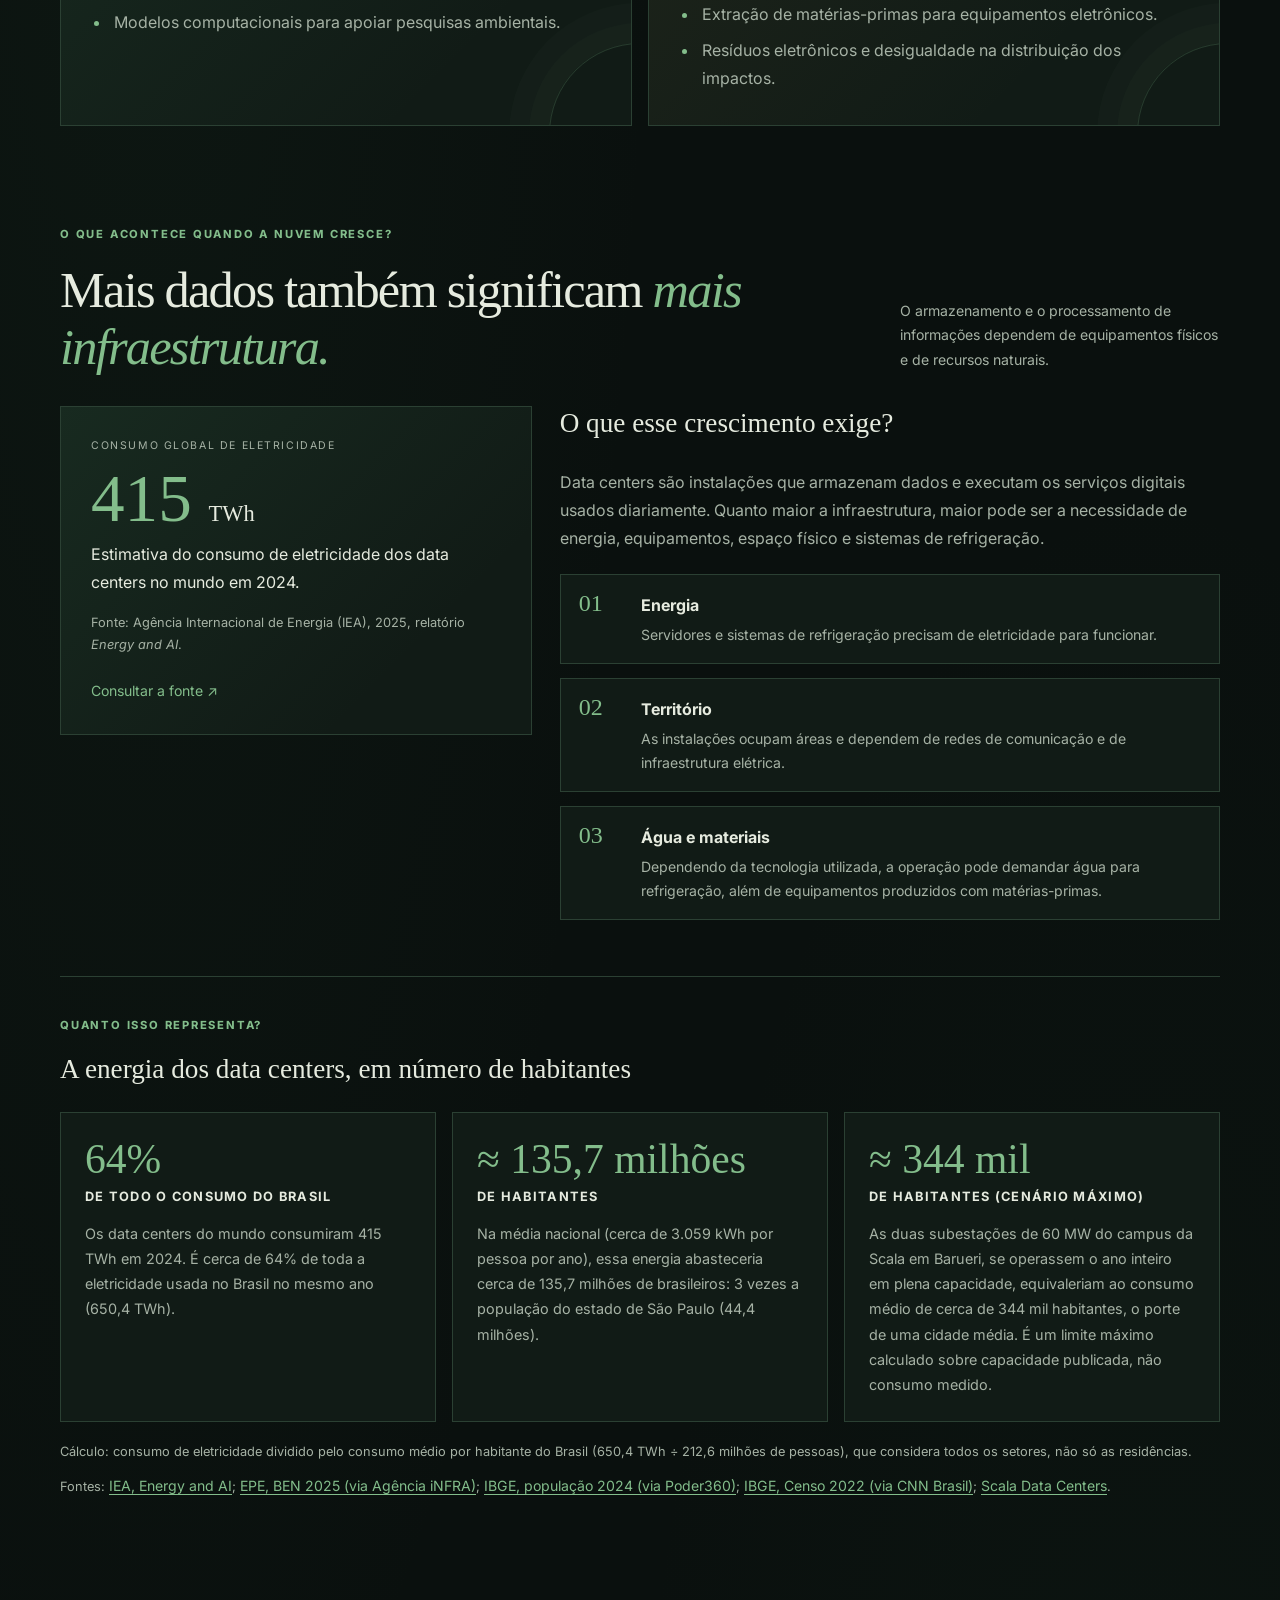
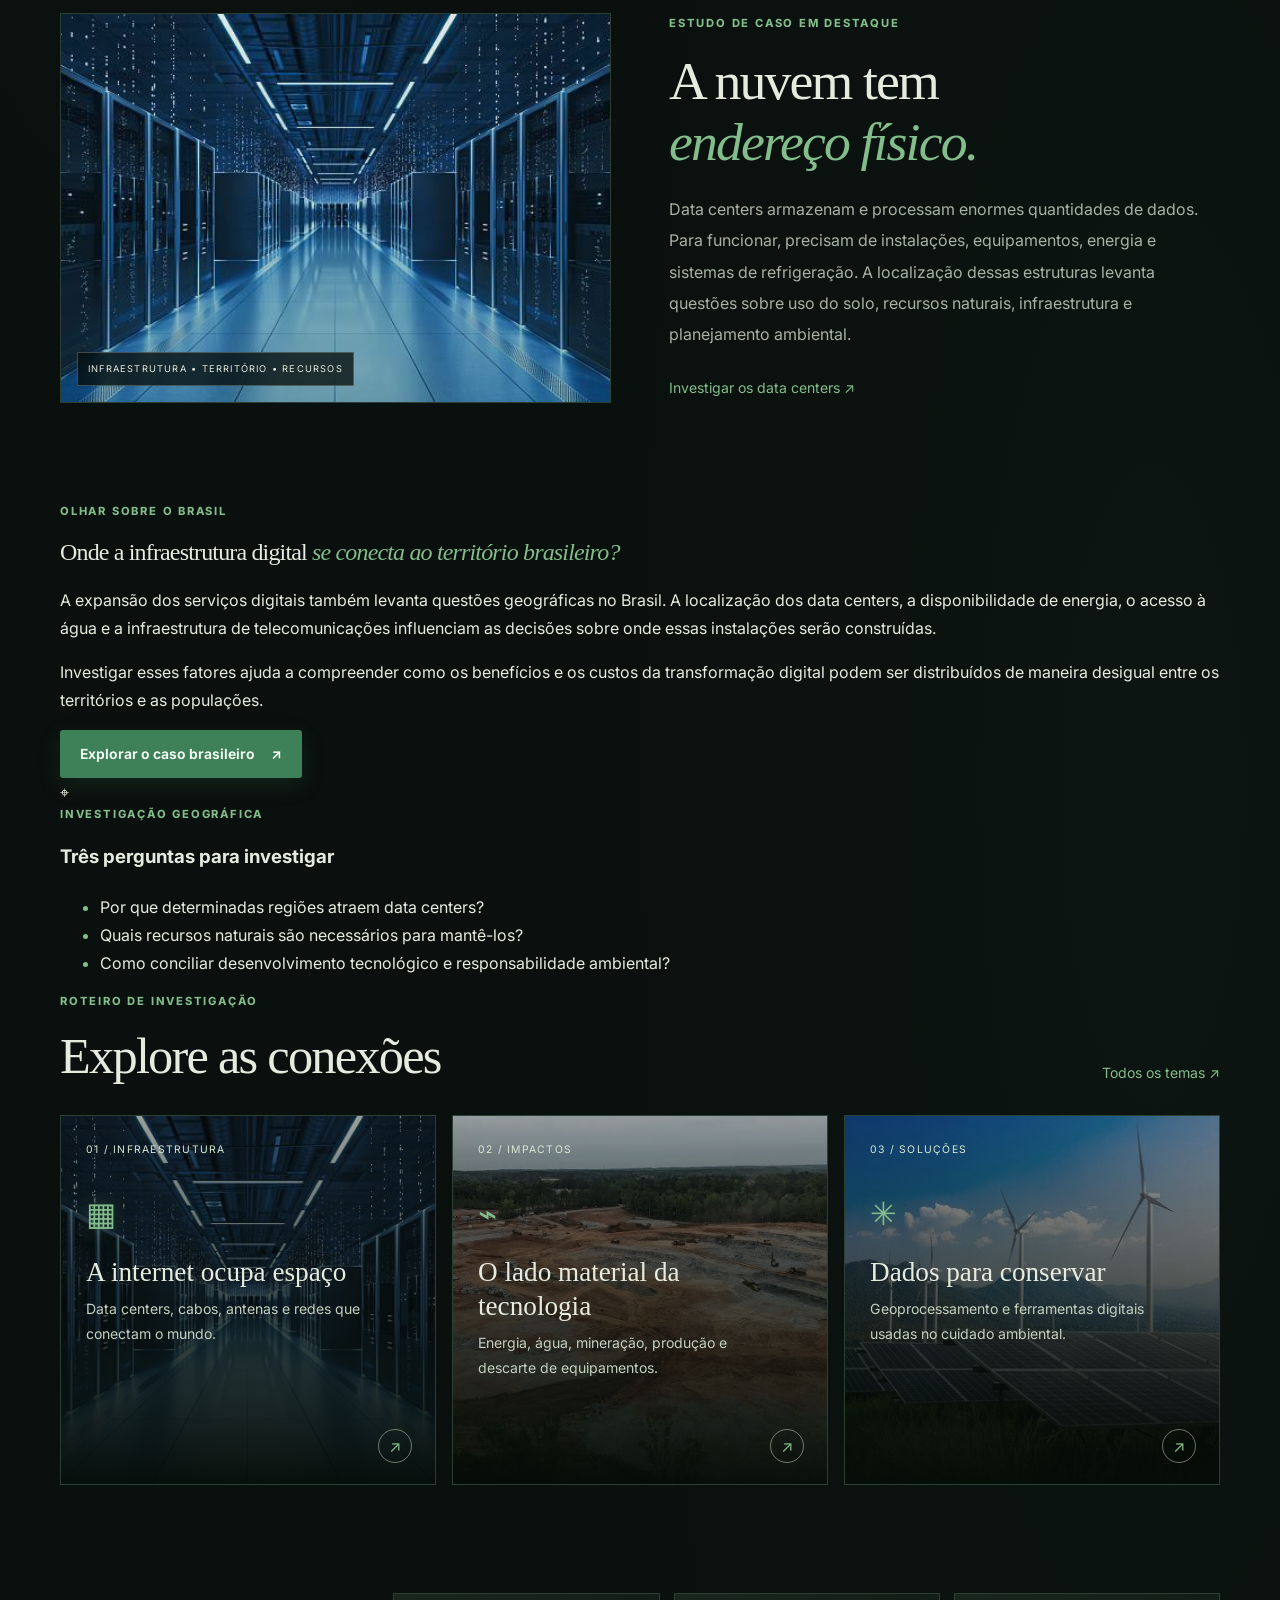
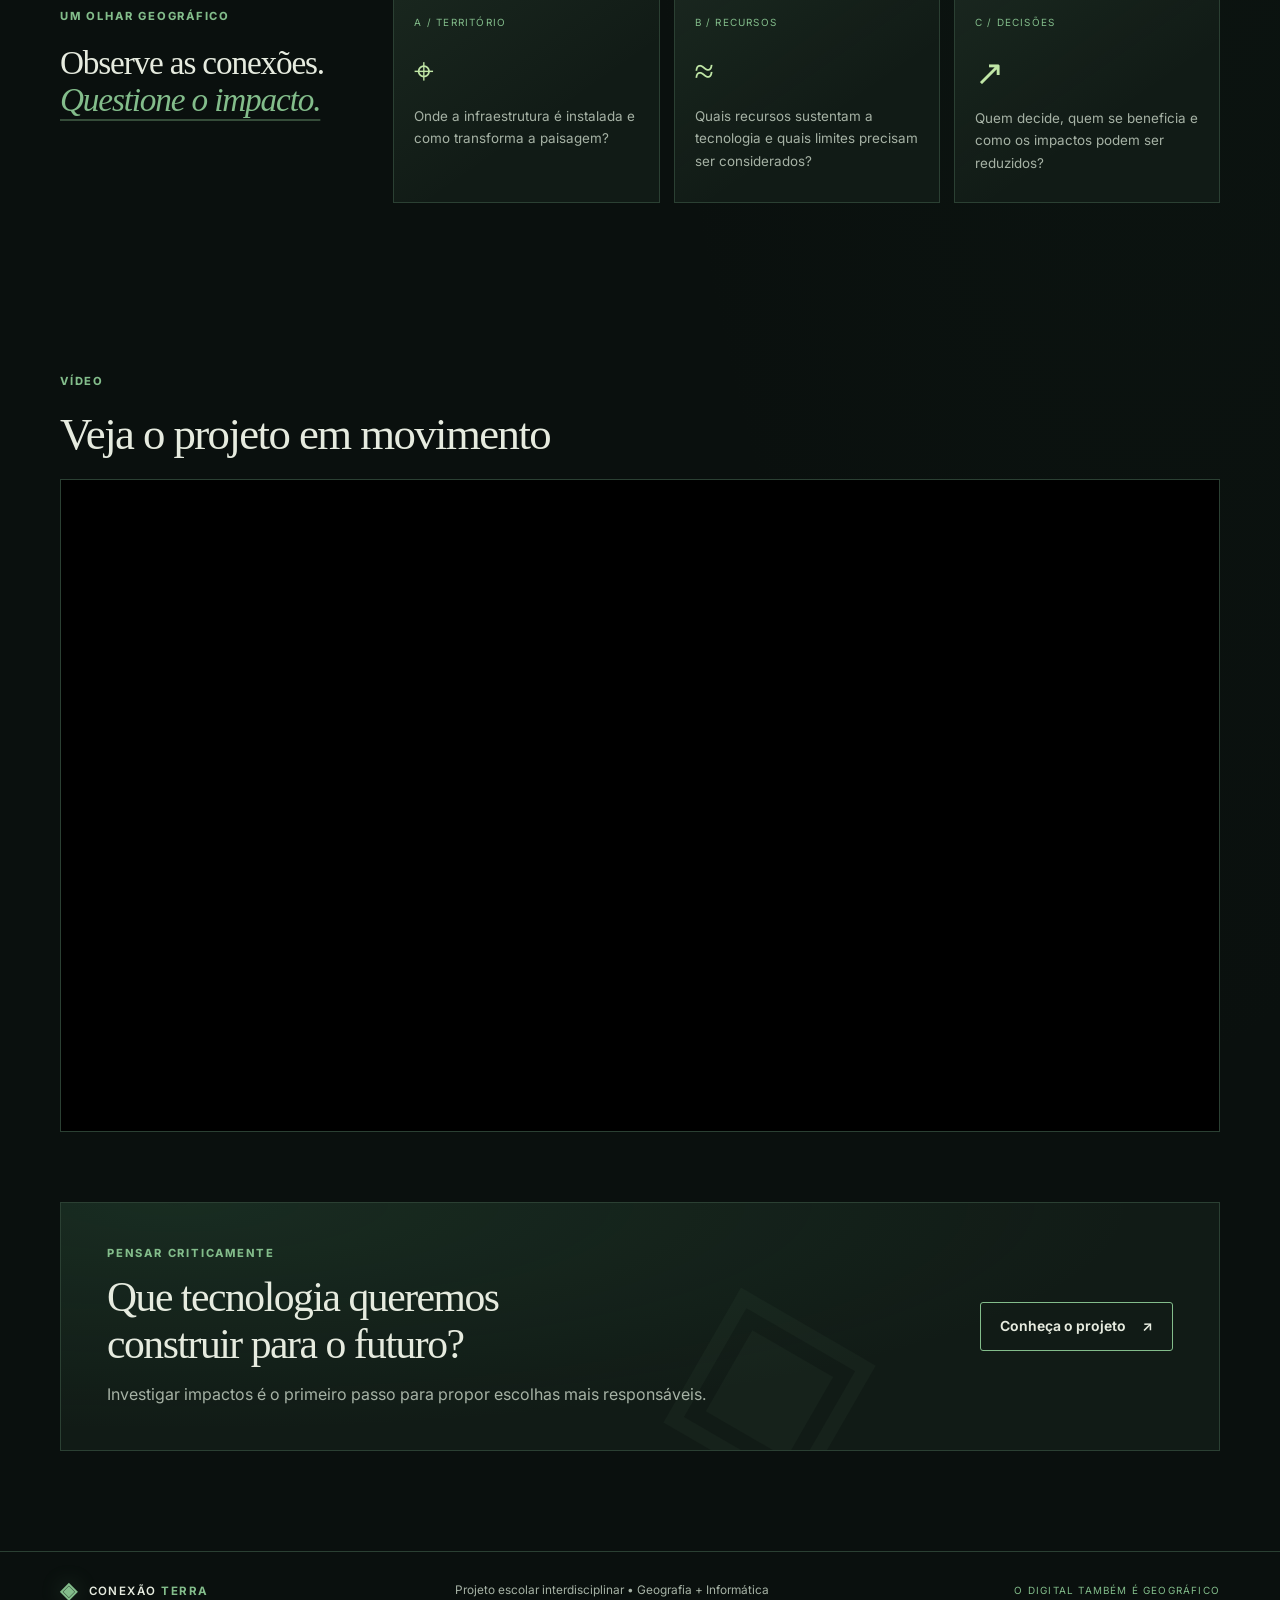
==== commit 67c57530: "update 1.21" ====
--- a/index.html
+++ b/index.html
@@ -13,9 +13,11 @@
   <link rel="stylesheet" href="css/style.css">
 
   <script src="js/config.js" defer></script>
+  <script src="js/energia.js" defer></script>
   <script src="js/menu.js" defer></script>
   <script src="js/trabalhos.js" defer></script>
   <script src="js/script.js" defer></script>
+  <link rel="icon" type="image/png" href="img/favicon.png">
 </head>
 
 <body data-page="inicio" id="topo-pagina">
@@ -258,6 +260,23 @@
           </div>
         </div>
       </div>
+    
+      <!-- QUANTO ISSO REPRESENTA? (cartões gerados por js/energia.js) -->
+      <div class="equivalence">
+        <p class="eyebrow">QUANTO ISSO REPRESENTA?</p>
+        <h3>A energia dos data centers, em número de habitantes</h3>
+        <div class="equivalence-grid" id="equivalencias-lista"></div>
+        <p class="equivalence-note">
+          Cálculo: consumo de eletricidade dividido pelo consumo médio por habitante
+          do Brasil (650,4 TWh ÷ 212,6 milhões de pessoas), que considera todos os
+          setores, não só as residências. Fontes:
+          <a class="text-link" href="https://www.iea.org/reports/energy-and-ai/energy-demand-from-ai" target="_blank" rel="noopener noreferrer">IEA, Energy and AI</a>;
+          <a class="text-link" href="https://agenciainfra.com/blog/geracao-de-energia-eletrica-cresce-61-em-2024-e-consumo-avanca-55-aponta-ben-2025/" target="_blank" rel="noopener noreferrer">EPE, BEN 2025 (via Agência iNFRA)</a>;
+          <a class="text-link" href="https://www.poder360.com.br/brasil/brasil-tem-2126-milhoes-de-habitantes-em-2024-diz-ibge/" target="_blank" rel="noopener noreferrer">IBGE, população 2024 (via Poder360)</a>;
+          <a class="text-link" href="https://www.cnnbrasil.com.br/nacional/quais-sao-os-maiores-e-menores-estados-do-brasil-veja-ranking/" target="_blank" rel="noopener noreferrer">IBGE, Censo 2022 (via CNN Brasil)</a>;
+          <a class="text-link" href="https://scaladatacenters.com/data-centers/" target="_blank" rel="noopener noreferrer">Scala Data Centers</a>.
+        </p>
+      </div>
     </section>
 
     <!-- ESTUDO DE CASO EM DESTAQUE -->
--- a/css/style.css
+++ b/css/style.css
@@ -1026,22 +1026,23 @@
     background: rgba(100, 140, 90, 0.045);
 }
 
-.section-heading {
+/* Estes estilos eram da página de atividade, mas valiam para o site todo e desalinhavam os títulos das outras páginas */
+[data-page="atividade"] .section-heading {
     max-width: 780px;
     margin: 0 auto 42px;
     text-align: center;
 }
 
-.section-heading .section-tag {
+[data-page="atividade"] .section-heading .section-tag {
     display: inline-block;
     margin-bottom: 12px;
 }
 
-.section-heading h2 {
+[data-page="atividade"] .section-heading h2 {
     margin-bottom: 16px;
 }
 
-.section-heading p {
+[data-page="atividade"] .section-heading p {
     line-height: 1.8;
 }
 
@@ -1584,3 +1585,89 @@
   .filters { grid-template-columns: 1fr; }
   .filters .button { width: 100%; }
 }
+
+
+/* Comparações de energia (js/energia.js) e figuras dos trabalhos */
+.equivalence { margin-top: 56px; padding-top: 40px; border-top: 1px solid var(--line); }
+.equivalence h3 { font: 400 1.7rem/1.3 var(--serif); margin-bottom: 24px; }
+.equivalence-grid { display: grid; grid-template-columns: repeat(3, 1fr); gap: 16px; }
+.equivalence-card { padding: 24px; border: 1px solid var(--line); background: var(--surface); }
+.equivalence-number { margin: 0 0 4px; color: var(--primary); font: 400 2.6rem/1.1 var(--serif); }
+.equivalence-card h4 { margin: 0 0 12px; color: var(--text); font-size: .8rem; letter-spacing: .1em; text-transform: uppercase; }
+.equivalence-card p:last-child { margin: 0; color: var(--muted); font-size: .9rem; line-height: 1.75; }
+.equivalence-note { margin-top: 18px; color: var(--muted); font-size: .8rem; line-height: 1.8; }
+.equivalence-note a { text-decoration: underline; text-underline-offset: 3px; }
+.equivalent-note { margin: 18px 0 0; padding: 14px 16px; border-left: 2px solid var(--primary-strong); background: var(--surface); color: var(--text); font-size: .92rem; }
+.detail-texto figure.detail-figure { margin: 22px 0; }
+.detail-texto figure.detail-figure img { max-height: 520px; object-fit: contain; background: #000; }
+@media (max-width: 900px) { .equivalence-grid { grid-template-columns: 1fr; } }
+
+
+/* Seção "O que acontece quando a nuvem cresce?" (index.html): estes estilos não existiam */
+.cloud-section { padding-bottom: 90px; }
+.cloud-grid { display: grid; grid-template-columns: 1fr 1.4fr; gap: 28px; align-items: start; }
+.cloud-data { padding: 30px; border: 1px solid var(--line); background: linear-gradient(135deg, rgba(62,128,88,.15), transparent 75%), var(--surface); }
+.cloud-data-label { display: block; color: var(--muted); font-size: .66rem; letter-spacing: .15em; }
+.cloud-number { margin: 10px 0 8px; color: var(--primary); font: 400 4.2rem/1 var(--serif); }
+.cloud-number span { font-size: 1.4rem; color: var(--text); }
+.cloud-data-description { color: var(--text); }
+.cloud-source { color: var(--muted); font-size: .8rem; line-height: 1.7; }
+.cloud-explanation h3 { font: 400 1.7rem/1.3 var(--serif); }
+.cloud-explanation > p { color: var(--muted); }
+.cloud-impact-list { display: grid; gap: 14px; margin-top: 22px; }
+.cloud-impact-item { display: grid; grid-template-columns: 48px 1fr; gap: 14px; padding: 16px 18px; border: 1px solid var(--line); background: var(--surface); }
+.cloud-impact-symbol { color: var(--primary); font: 400 1.5rem/1 var(--serif); }
+.cloud-impact-item h4 { margin: 0 0 4px; font-size: 1rem; }
+.cloud-impact-item p { margin: 0; color: var(--muted); font-size: .88rem; line-height: 1.7; }
+@media (max-width: 900px) { .cloud-grid { grid-template-columns: 1fr; } .cloud-number { font-size: 3.4rem; } }
+
+/* Figuras dos trabalhos: imagens pequenas ficam centralizadas, sem fundo preto */
+.detail-texto figure.detail-figure { background: var(--surface); text-align: center; }
+.detail-texto figure.detail-figure img { width: auto; max-width: 100%; margin: 0 auto; background: transparent; }
+/* ---------- Link para vídeos externos ---------- */
+
+.video-external-link {
+    width: 100%;
+    min-height: 220px;
+    padding: 30px;
+    display: flex;
+    flex-direction: column;
+    align-items: center;
+    justify-content: center;
+    gap: 14px;
+    text-align: center;
+    text-decoration: none;
+    color: var(--text);
+    background:
+        radial-gradient(circle at center, #243d2d 0%, #111b16 75%);
+    border: 1px solid var(--line);
+    border-radius: 12px;
+    transition: border-color 0.25s, background 0.25s;
+}
+
+.video-external-link:hover {
+    border-color: var(--primary);
+    background:
+        radial-gradient(circle at center, #304d38 0%, #111b16 75%);
+}
+
+.video-external-icon {
+    width: 58px;
+    height: 58px;
+    display: grid;
+    place-items: center;
+    padding-left: 4px;
+    font-size: 23px;
+    color: #0a100e;
+    background: var(--primary);
+    border-radius: 50%;
+}
+
+.video-external-link strong {
+    font-size: 1.05rem;
+}
+
+.video-external-link > span:last-child {
+    color: var(--primary);
+    font-size: 0.9rem;
+}
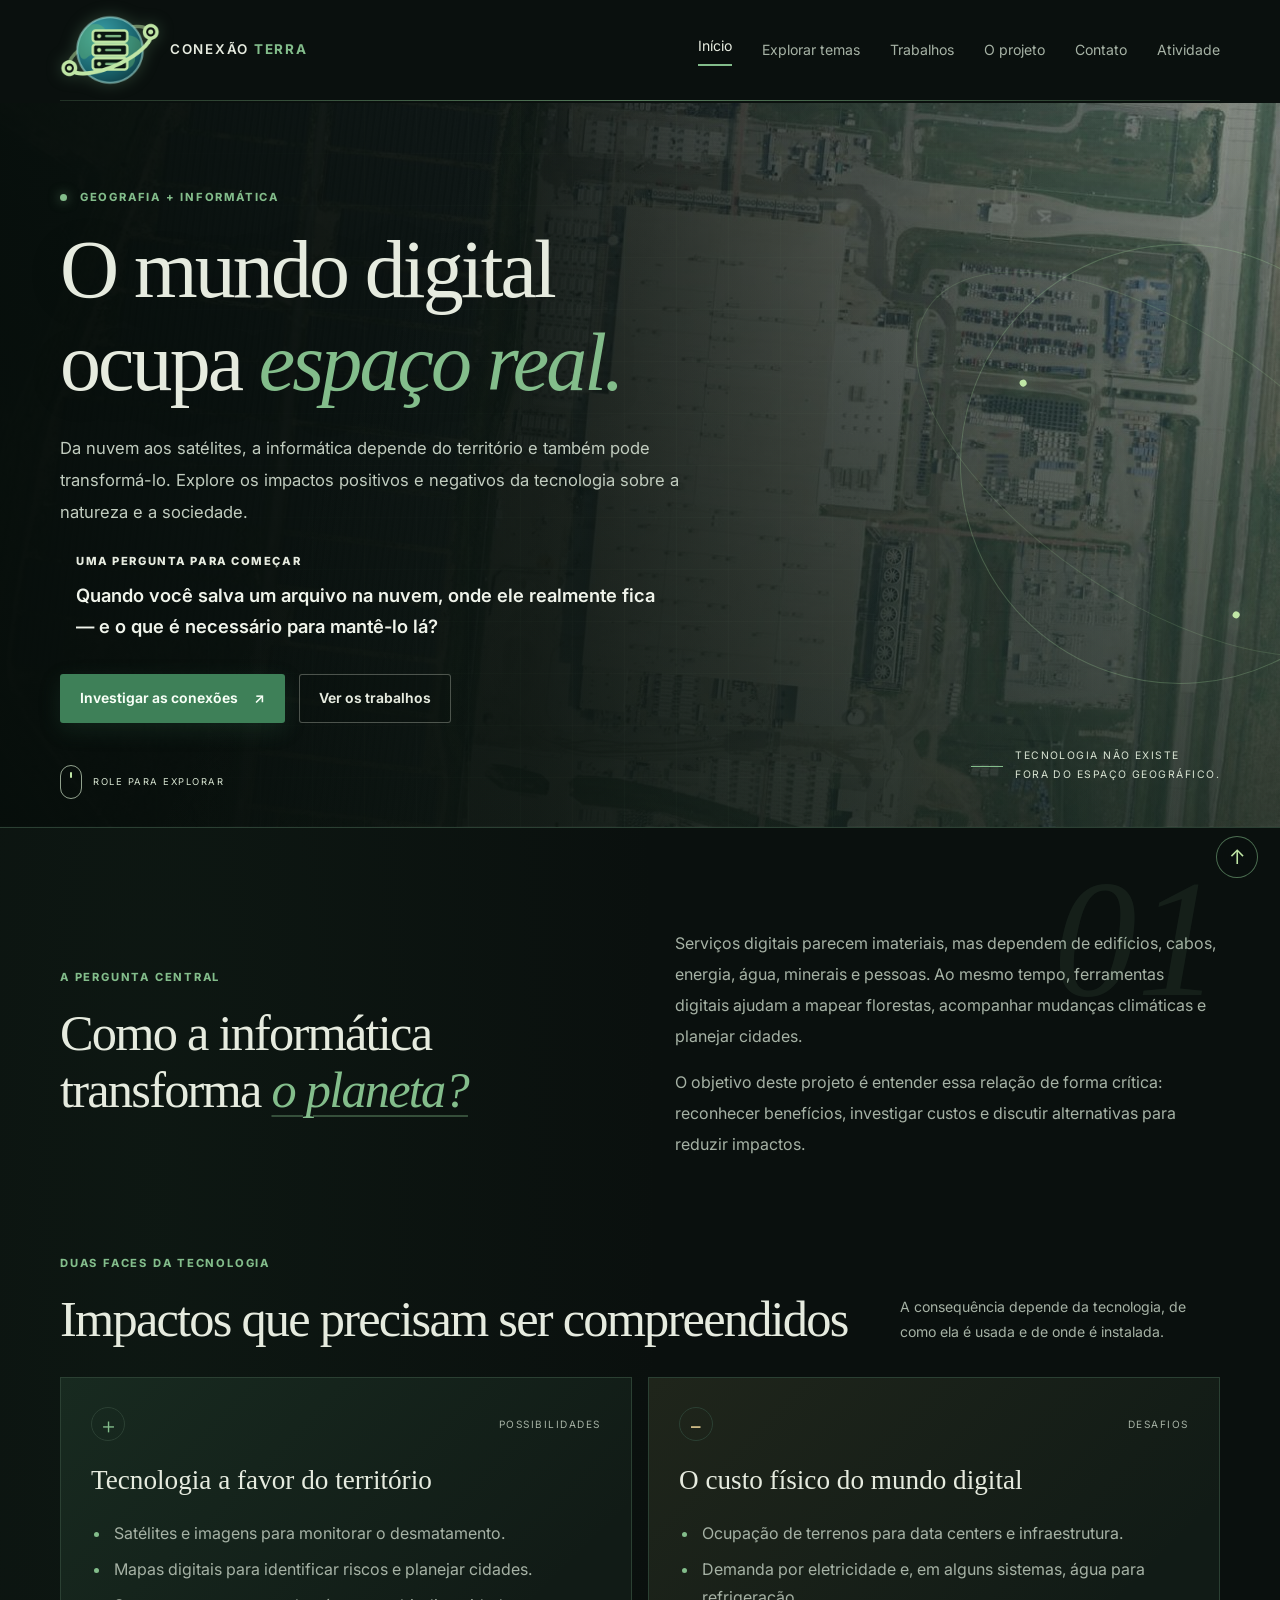
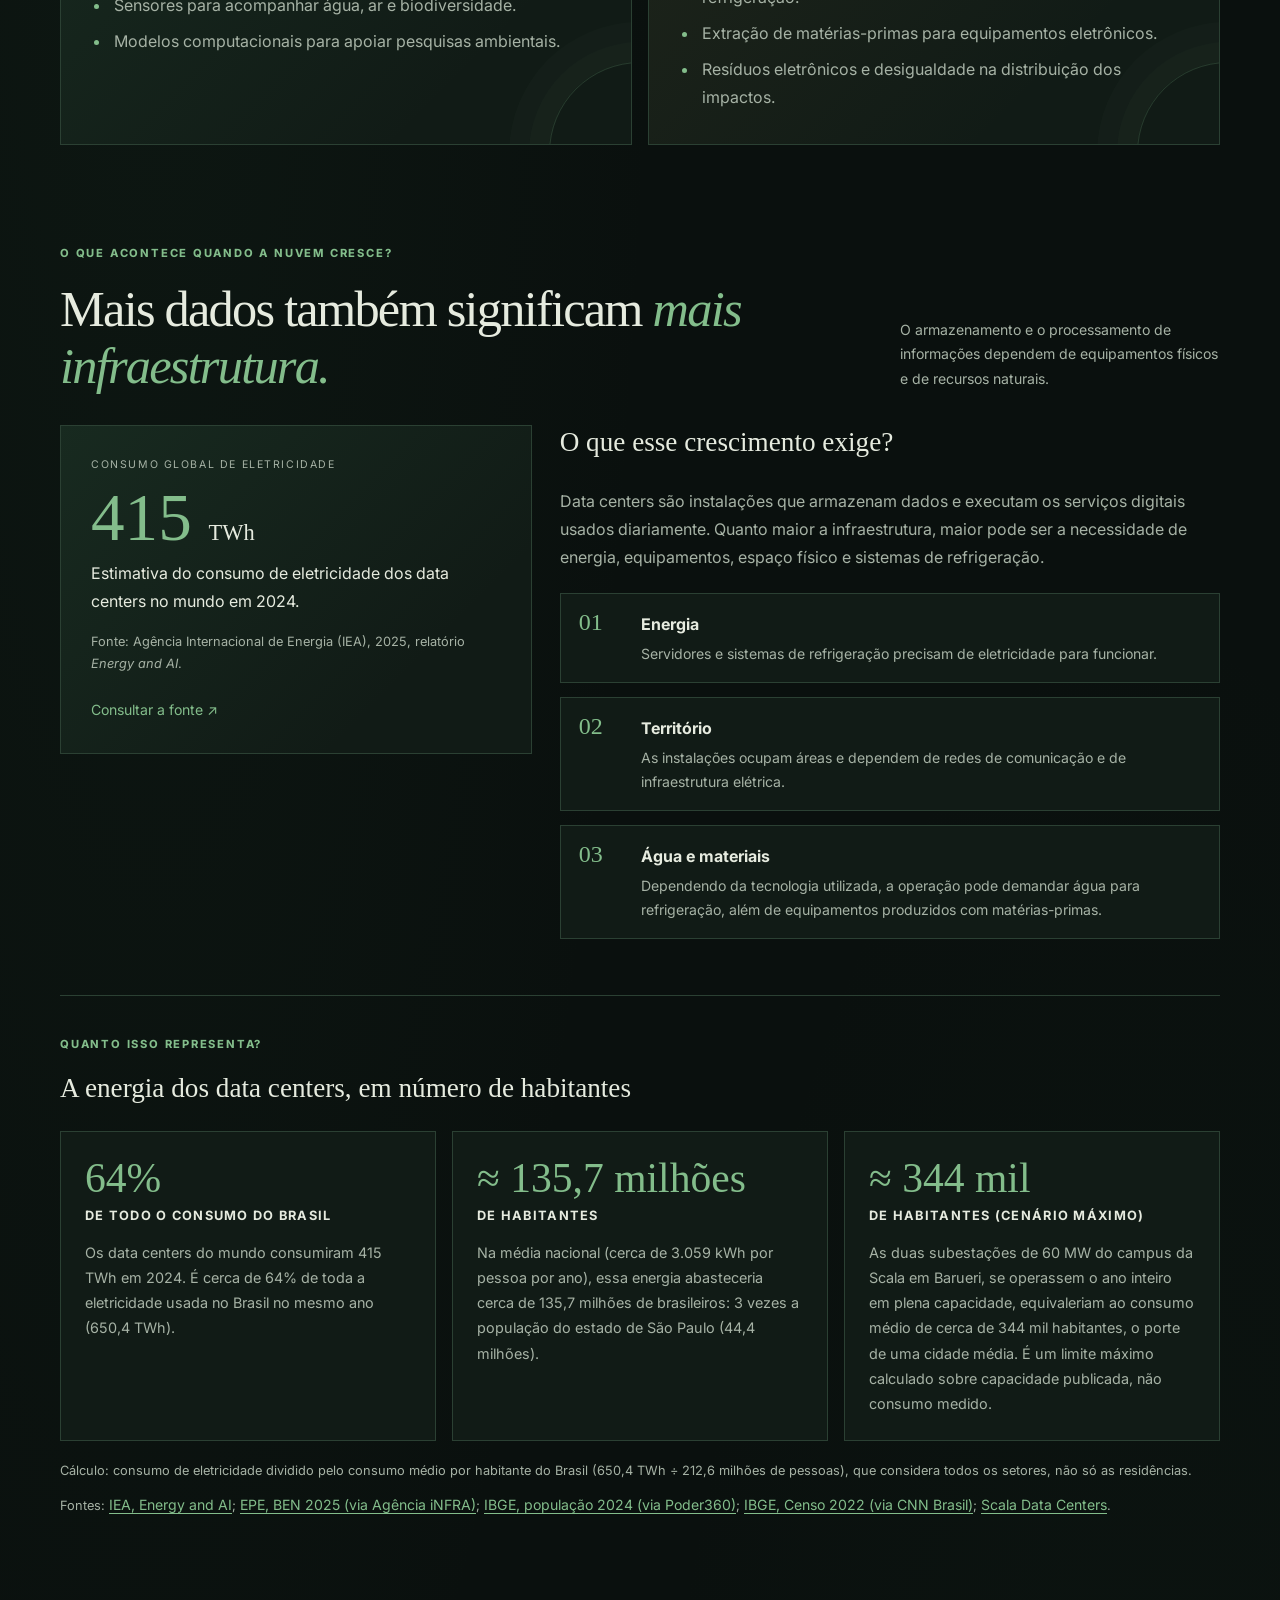
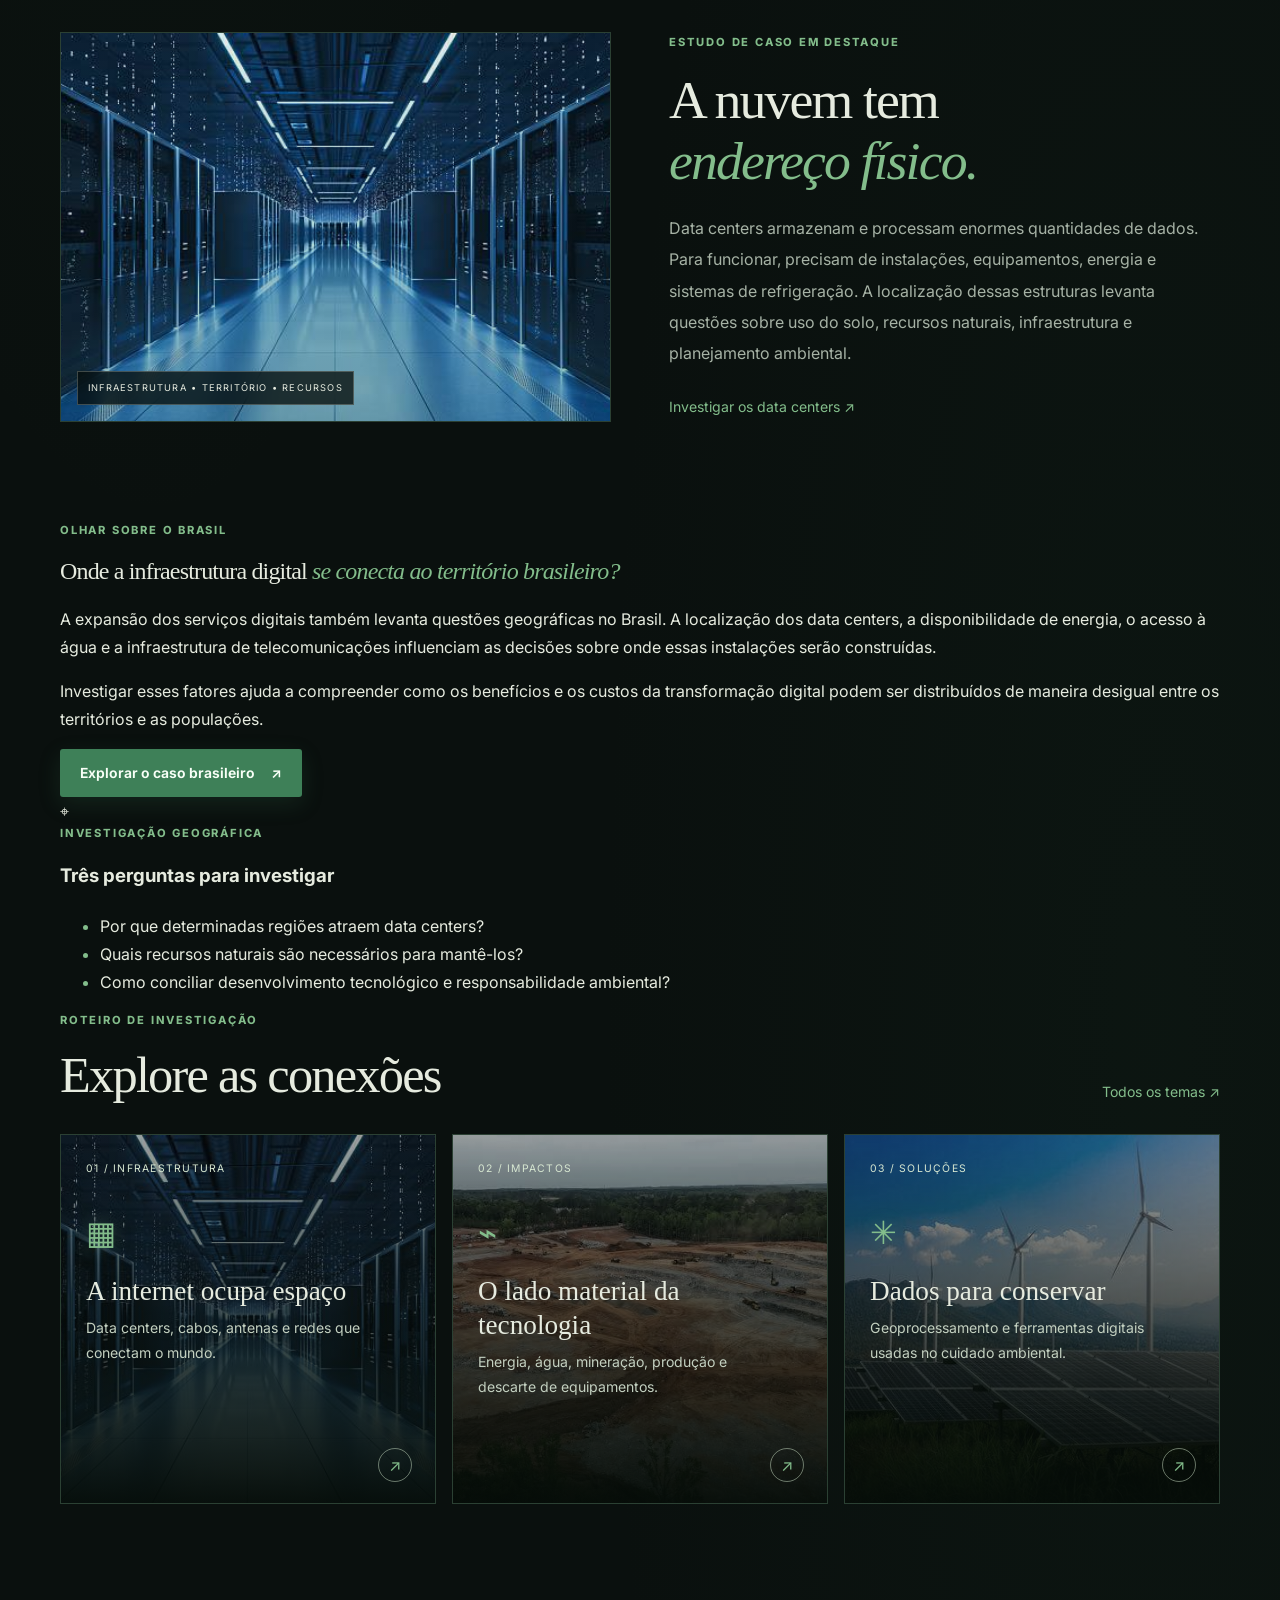
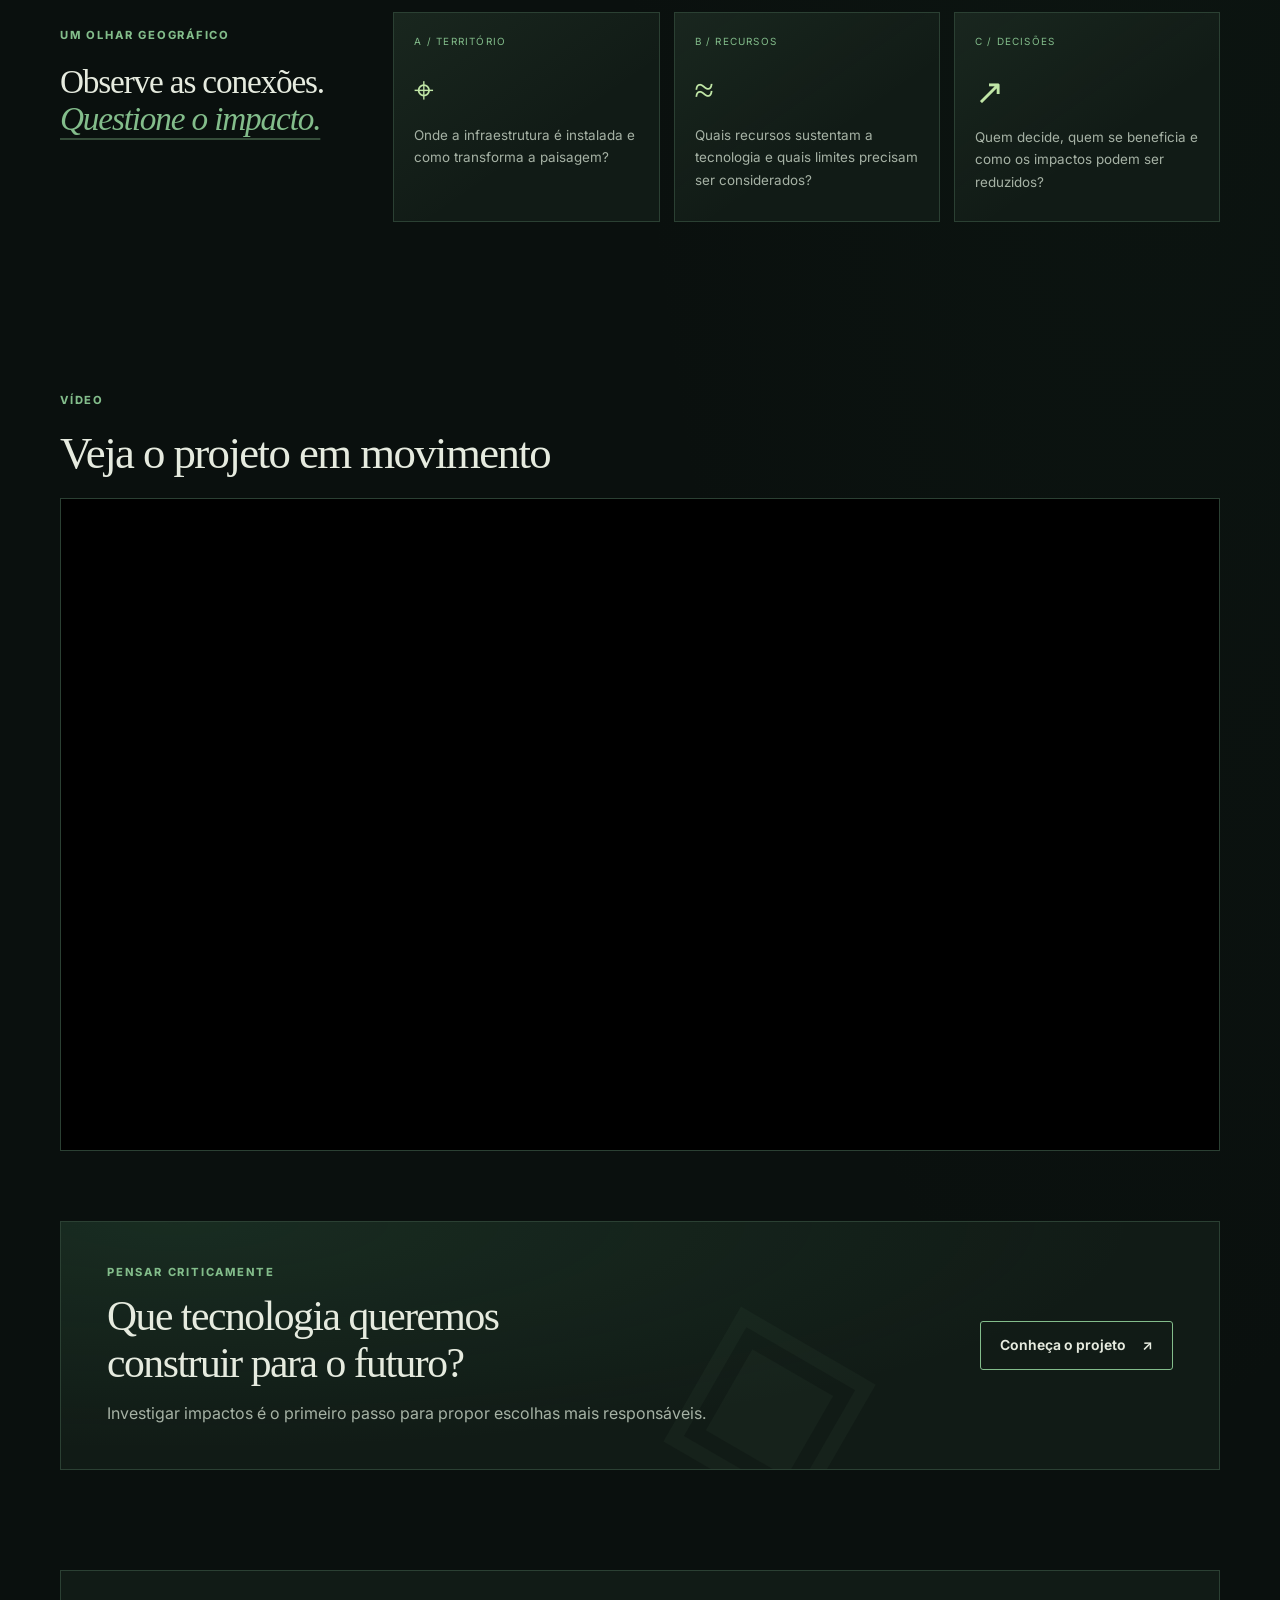
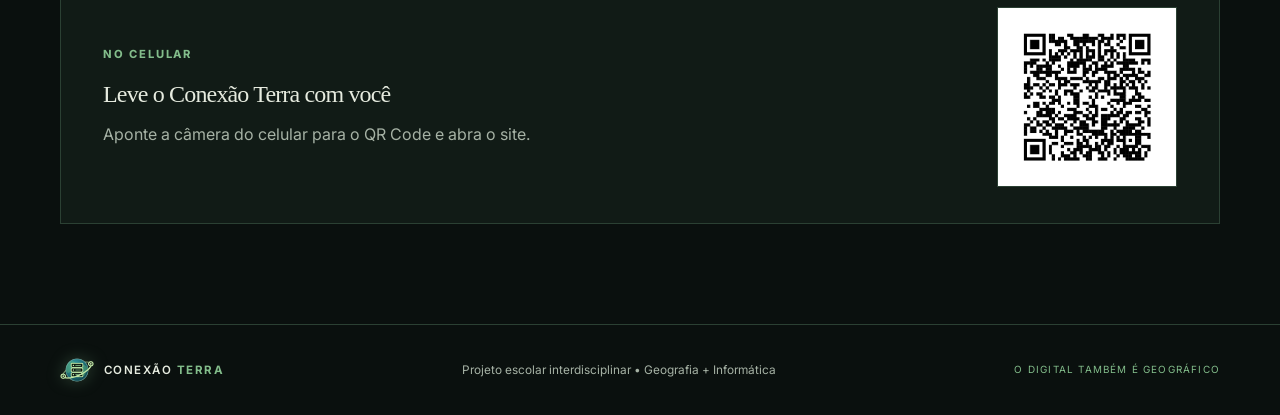
==== commit 89ccb36e: "qrcode" ====
--- a/index.html
+++ b/index.html
@@ -22,6 +22,14 @@
 
 <body data-page="inicio" id="topo-pagina">
   <a class="skip-link" href="#conteudo">Pular para o conteúdo</a>
+    <!-- MODAL DA EQUIPE -->
+  <div class="team-modal" id="team-modal" aria-hidden="true">
+    <div class="team-modal-content" role="dialog" aria-modal="true" aria-label="Equipe do projeto">
+      <button class="team-modal-close" id="team-modal-close" aria-label="Fechar imagem">×</button>
+      <img id="team-image" src="img/equipe.png" alt="Equipe do projeto Conexão Terra">
+      <p>QUEM FAZ PARTE DO CONEXÃO TERRA</p>
+    </div>
+  </div>
   <header class="site-header">
     <a class="logo" href="index.html">
       <span class="logo-mark">◈</span>
@@ -510,6 +518,15 @@
         Conheça o projeto <span>↗</span>
       </a>
     </section>
+
+    <section class="qr-section section-wrap" aria-labelledby="titulo-qr">
+      <div class="qr-text">
+        <p class="eyebrow">NO CELULAR</p>
+        <h2 id="titulo-qr">Leve o Conexão Terra com você</h2>
+        <p>Aponte a câmera do celular para o QR Code e abra o site.</p>
+      </div>
+      <img class="qr-image" src="img/qrcode.png" alt="QR Code que abre o site Conexão Terra" width="180" height="180">
+    </section>
   </main>
 
   <a class="back-to-top" href="#topo" aria-label="Voltar ao início">
--- a/css/style.css
+++ b/css/style.css
@@ -220,7 +220,14 @@
    ========================================================= */
 :root { --lime: #c0e6a6; --glow: rgba(131,189,139,.28); }
 body { background-image: radial-gradient(ellipse at 12% 18%, rgba(43,88,57,.10), transparent 32%), radial-gradient(ellipse at 90% 62%, rgba(32,75,49,.09), transparent 34%); }
-.site-header { position: relative; z-index: 20; }
+.site-header {
+  position: sticky;
+  top: 0;
+  z-index: 20;
+  background: var(--bg);
+  box-shadow: 0 0 0 100vmax var(--bg);
+  clip-path: inset(0 -100vmax -2px -100vmax);
+}
 .site-header::before { content:""; position:absolute; left:0; right:0; bottom:-1px; height:1px; background:linear-gradient(90deg,transparent,var(--primary),transparent); opacity:.55; }
 .logo-mark { text-shadow:0 0 22px var(--glow); transition:transform .35s ease; }
 .logo:hover .logo-mark { transform:rotate(45deg) scale(1.08); }
@@ -1255,7 +1262,52 @@
     grid-template-columns: repeat(2, 1fr);
     gap: 14px;
 }
-
+/* Card de destaque (equivalência em habitantes): coluna da direita, ao lado dos 3 cards */
+.result-feature {
+    grid-column: 2;
+    grid-row: 1 / span 3;
+    display: flex;
+    flex-direction: column;
+    align-items: center;
+    justify-content: center;
+    gap: 10px;
+    padding: 28px 22px;
+    text-align: center;
+    background:
+        radial-gradient(circle at 50% 0%, rgba(131, 189, 139, 0.26), transparent 65%),
+        rgba(100, 160, 90, 0.10);
+    border: 1px solid rgba(140, 190, 120, 0.45);
+    border-radius: 16px;
+}
+
+.feature-label {
+    color: var(--text-secondary, #aab5a8);
+    font-size: 0.8rem;
+    letter-spacing: 0.12em;
+    text-transform: uppercase;
+}
+
+.feature-number {
+    color: var(--lime, #c0e6a6);
+    font: 400 clamp(2.6rem, 6vw, 3.6rem) / 1.05 var(--serif);
+    text-shadow: 0 0 28px var(--glow, rgba(131, 189, 139, 0.28));
+    overflow-wrap: anywhere;
+}
+
+.feature-unit {
+    color: var(--primary, #8dba78);
+    font-size: 1.05rem;
+    font-weight: 700;
+}
+
+.feature-text {
+    margin: 10px 0 0;
+    padding-top: 16px;
+    border-top: 1px solid rgba(140, 190, 120, 0.28);
+    color: var(--text, #eef1ee);
+    font-size: 0.88rem;
+    line-height: 1.7;
+}
 .result-card {
     display: flex;
     flex-direction: column;
@@ -1428,7 +1480,10 @@
     display: inline-block;
     margin-bottom: 15px;
 }
-
+.result-feature {
+    grid-column: auto;
+    grid-row: auto;
+}
 .closing-section h2 {
     max-width: 750px;
     margin: 0 auto 18px;
@@ -1671,3 +1726,103 @@
     color: var(--primary);
     font-size: 0.9rem;
 }
+/* MODAL DA EQUIPE */
+.team-modal {
+  position: fixed;
+  inset: 0;
+  z-index: 9999;
+  display: none;
+  align-items: center;
+  justify-content: center;
+  padding: 24px;
+  background: rgba(0, 0, 0, 0.85);
+  backdrop-filter: blur(8px);
+}
+.team-modal.active { display: flex; }
+.team-modal-content {
+  position: relative;
+  width: min(900px, 100%);
+  padding: 20px;
+  background: #fff;
+  border-radius: 16px;
+  text-align: center;
+  animation: teamAppear 0.3s ease;
+}
+.team-modal-content img {
+  display: block;
+  width: 100%;
+  max-height: 75vh;
+  object-fit: contain;
+  border-radius: 10px;
+}
+.team-modal-content p {
+  margin: 16px 0 0;
+  color: #17231e;
+  font-size: 12px;
+  font-weight: 700;
+  letter-spacing: 2px;
+}
+.team-modal-close {
+  position: absolute;
+  top: 8px;
+  right: 8px;
+  z-index: 2;
+  width: 38px;
+  height: 38px;
+  border: none;
+  border-radius: 50%;
+  background: #17231e;
+  color: white;
+  font-size: 26px;
+  cursor: pointer;
+}
+@keyframes teamAppear {
+  from { opacity: 0; transform: scale(0.95); }
+  to { opacity: 1; transform: scale(1); }
+}
+@media (prefers-reduced-motion: reduce) {
+  .team-modal-content { animation: none; }
+}
+
+/* LOGO-MARK: planeta com órbita de conexão (img/logo-mark.svg) no lugar do símbolo ◈ */
+.logo-mark,
+.footer-logo .logo-mark {
+  display: inline-block;
+  flex: none;
+  width: 100px;
+  height: 100px;
+  font-size: 0;
+  color: transparent;
+  text-shadow: none;
+  background: url("../img/logo-mark.png") center / contain no-repeat;
+  filter: drop-shadow(0 0 8px var(--glow));
+  transition: transform .35s ease;
+}
+.footer-logo .logo-mark { width: 34px; height: 34px; }
+.logo:hover .logo-mark { transform: rotate(-12deg) scale(1.08); }
+@media (prefers-reduced-motion: reduce) { .logo:hover .logo-mark { transform: none; } }
+
+/* QR Code no fim da página inicial */
+.qr-section {
+  display: flex;
+  align-items: center;
+  justify-content: space-between;
+  gap: 40px;
+  margin-bottom: 100px;
+  padding: 36px 42px;
+  border: 1px solid var(--line);
+  background: var(--surface);
+}
+.qr-text h2 { margin-bottom: 12px; }
+.qr-text p:last-child { margin-bottom: 0; color: var(--muted); }
+.qr-image {
+  width: 180px;
+  height: 180px;
+  flex: none;
+  padding: 10px;
+  background: #fff;
+  border: 1px solid var(--line);
+}
+@media (max-width: 760px) {
+  .qr-section { flex-direction: column; align-items: flex-start; padding: 28px 22px; gap: 24px; margin-bottom: 70px; }
+}
